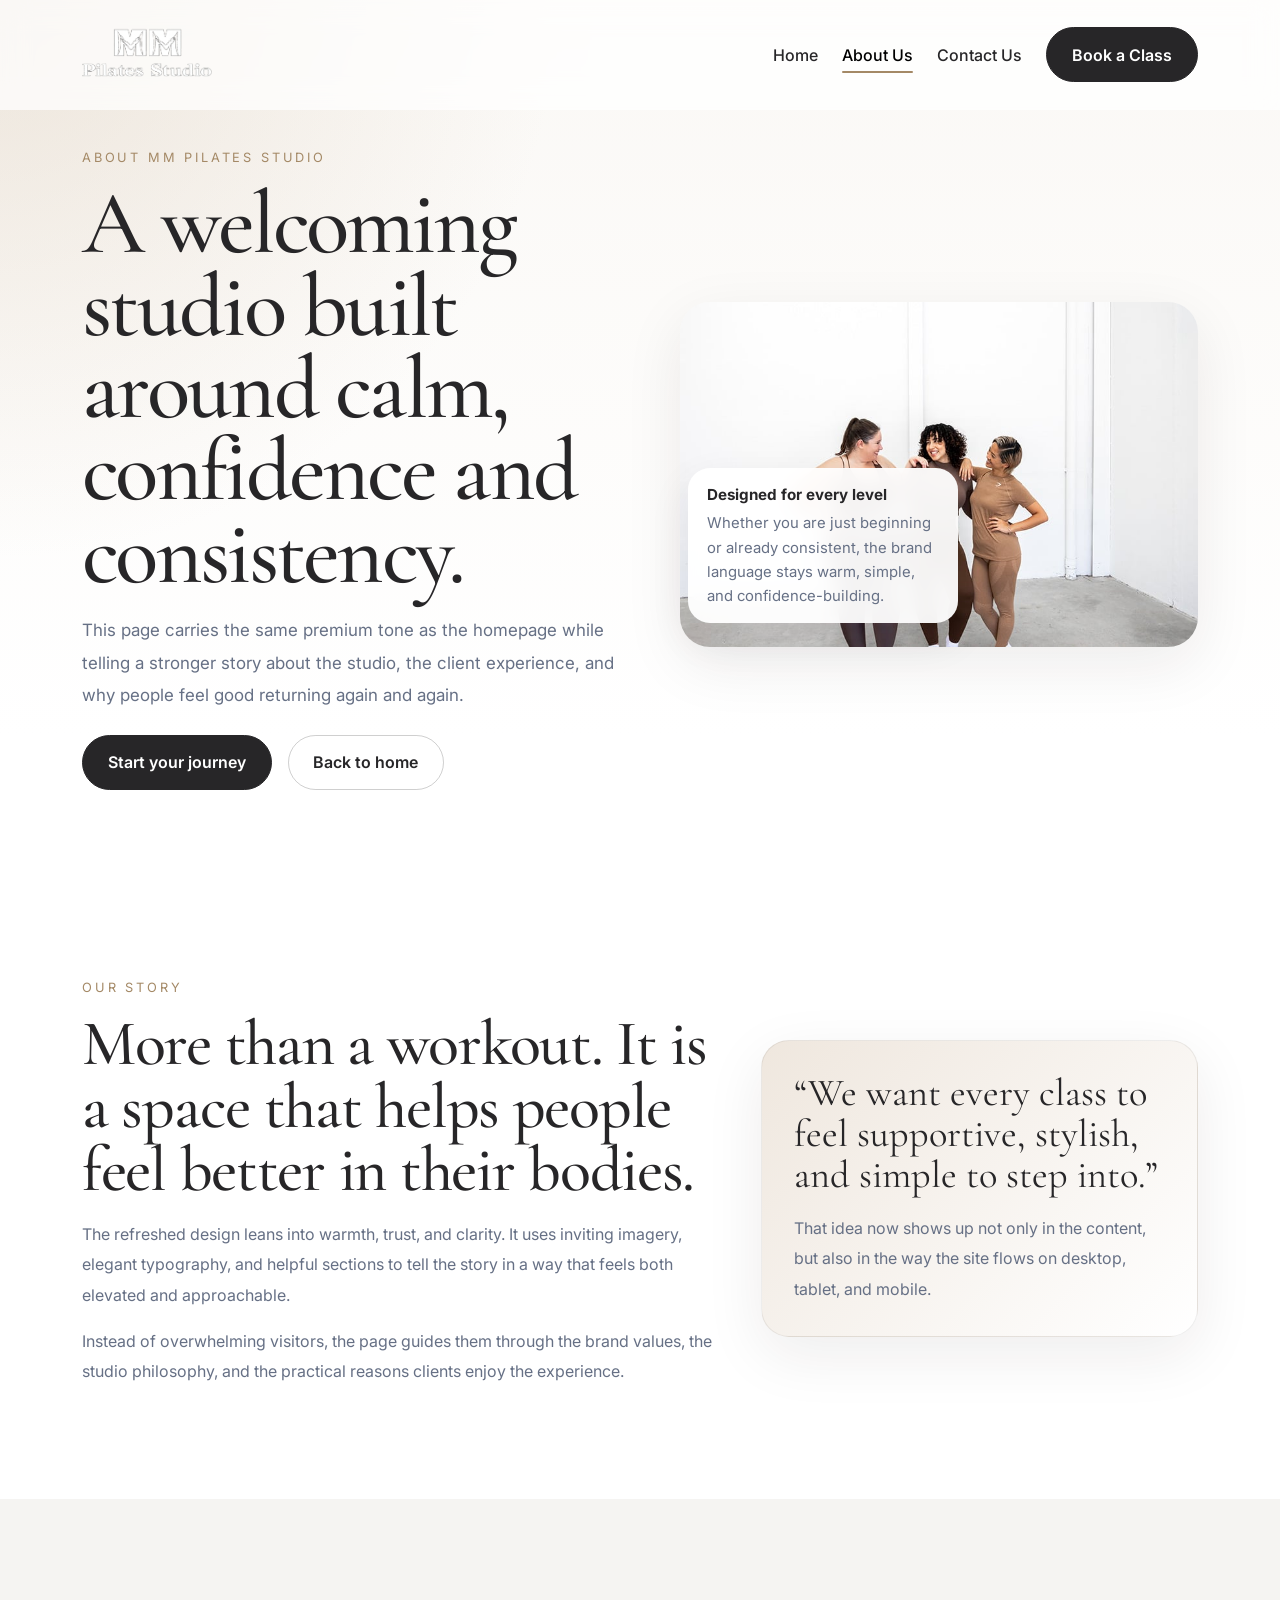
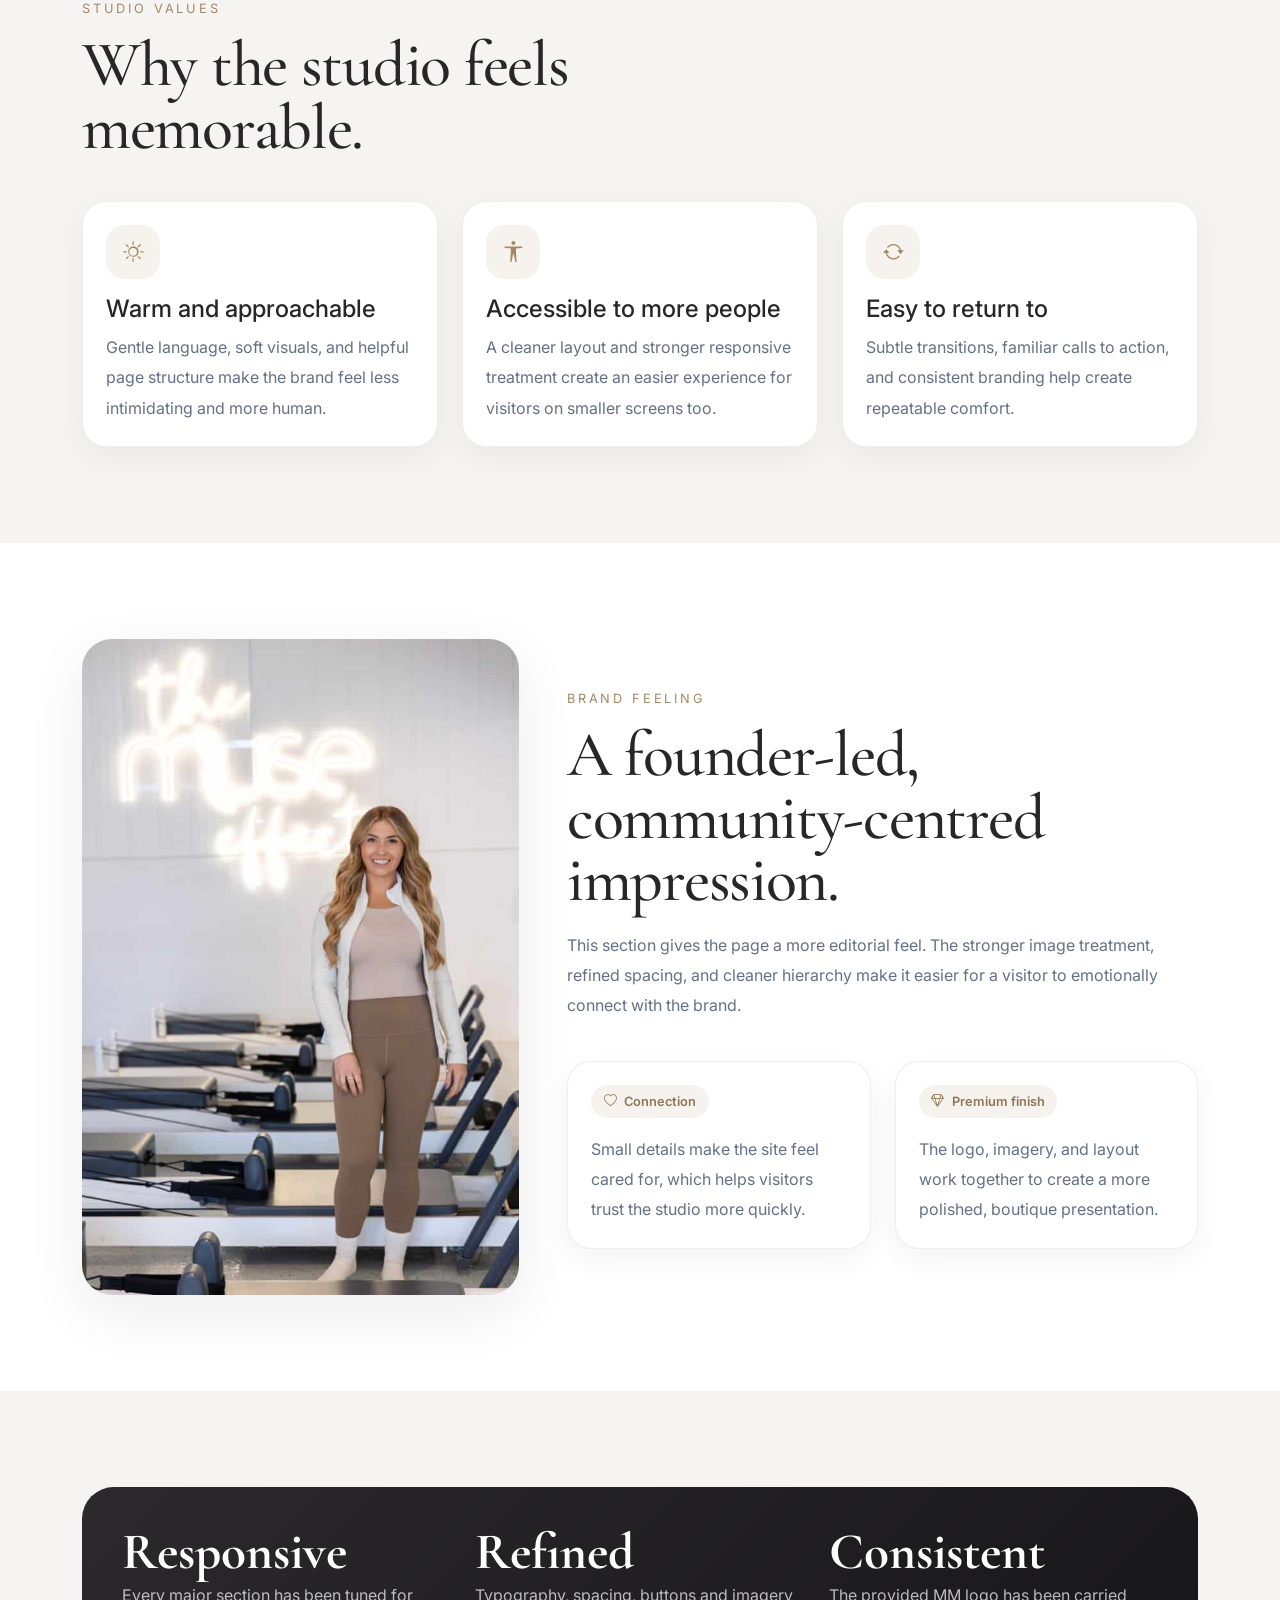
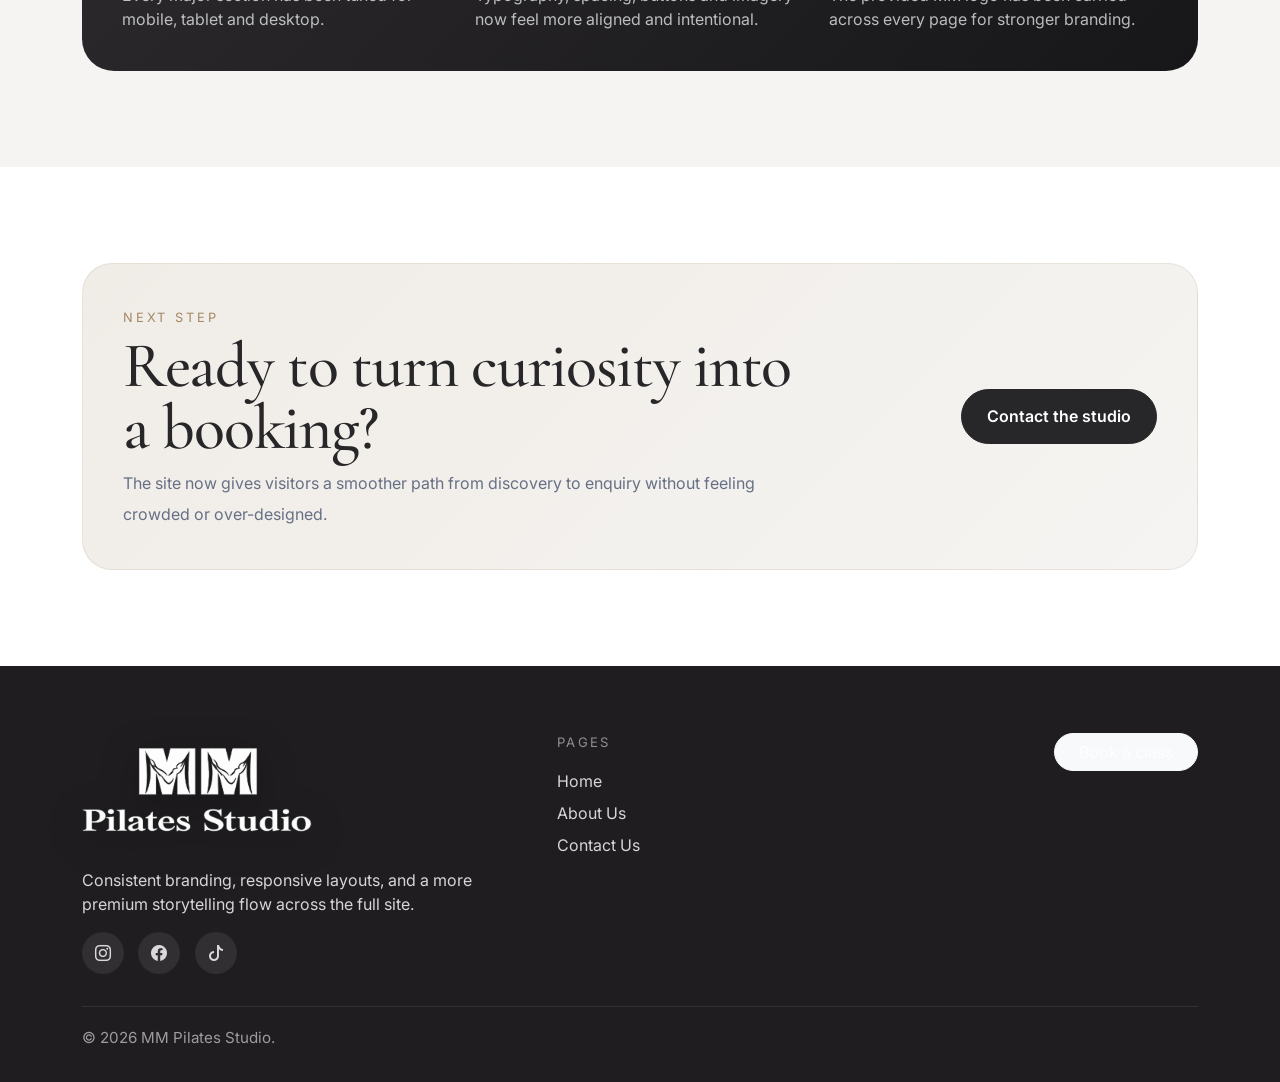
==== about.html @ 4898c8c8 "my first commit" ====
<!doctype html>
<html lang="en">
<head>
  <meta charset="utf-8">
  <meta name="viewport" content="width=device-width, initial-scale=1">
  <title>MM Pilates Studio - About Us</title>
  <meta name="description" content="Learn about MM Pilates Studio.">
  <link rel="preconnect" href="https://fonts.googleapis.com">
  <link rel="preconnect" href="https://fonts.gstatic.com" crossorigin>
  <link href="https://fonts.googleapis.com/css2?family=Cormorant+Garamond:wght@400;500;600;700&family=Inter:wght@400;500;600;700&display=swap" rel="stylesheet">
  <link rel="stylesheet" href="https://cdn.jsdelivr.net/npm/bootstrap@5.3.3/dist/css/bootstrap.min.css">
  <link rel="stylesheet" href="https://cdn.jsdelivr.net/npm/bootstrap-icons@1.11.3/font/bootstrap-icons.min.css">
  <link rel="stylesheet" href="css/style.css">
</head>
<body>
  <nav class="navbar navbar-expand-lg fixed-top">
    <div class="container py-2">
      <a class="navbar-brand" href="index.html" aria-label="MM Pilates Studio home">
        <img class="nav-logo" src="assets/images/mm-logo.png" alt="MM Pilates Studio logo">
      </a>
      <button class="navbar-toggler" type="button" data-bs-toggle="collapse" data-bs-target="#mainNav" aria-controls="mainNav" aria-expanded="false" aria-label="Toggle navigation">
        <span class="navbar-toggler-icon"></span>
      </button>
      <div class="collapse navbar-collapse" id="mainNav">
        <ul class="navbar-nav ms-auto align-items-lg-center gap-lg-2">
          <li class="nav-item"><a class="nav-link" href="index.html">Home</a></li>
          <li class="nav-item"><a class="nav-link active" href="about.html">About Us</a></li>
          <li class="nav-item"><a class="nav-link" href="contact.html">Contact Us</a></li>
          <li class="nav-item ms-lg-2"><a class="btn btn-muse" href="contact.html">Book a Class</a></li>
        </ul>
      </div>
    </div>
  </nav>

  <header class="page-hero">
    <div class="container">
      <div class="row align-items-center g-5">
        <div class="col-lg-6" data-reveal>
          <span class="eyebrow">About MM Pilates Studio</span>
          <h1>A welcoming studio built around calm, confidence and consistency.</h1>
          <p class="lead-text">This page carries the same premium tone as the homepage while telling a stronger story about the studio, the client experience, and why people feel good returning again and again.</p>
          <div class="d-flex flex-wrap gap-3 mt-4">
            <a class="btn btn-muse" href="contact.html">Start your journey</a>
            <a class="btn btn-muse-outline" href="index.html">Back to home</a>
          </div>
        </div>
        <div class="col-lg-6" data-reveal>
          <div class="hero-image-shell">
            <img class="page-hero-media w-100" src="assets/images/about-hero.jpg" alt="About MM Pilates Studio">
            <div class="hero-badge">
              <strong>Designed for every level</strong>
              <span>Whether you are just beginning or already consistent, the brand language stays warm, simple, and confidence-building.</span>
            </div>
          </div>
        </div>
      </div>
    </div>
  </header>

  <section class="section-pad">
    <div class="container">
      <div class="row g-5 align-items-center">
        <div class="col-lg-7" data-reveal>
          <span class="eyebrow">Our story</span>
          <h2 class="section-title">More than a workout. It is a space that helps people feel better in their bodies.</h2>
          <p class="copy-muted">The refreshed design leans into warmth, trust, and clarity. It uses inviting imagery, elegant typography, and helpful sections to tell the story in a way that feels both elevated and approachable.</p>
          <p class="copy-muted">Instead of overwhelming visitors, the page guides them through the brand values, the studio philosophy, and the practical reasons clients enjoy the experience.</p>
        </div>
        <div class="col-lg-5" data-reveal>
          <div class="quote-panel">
            <blockquote>“We want every class to feel supportive, stylish, and simple to step into.”</blockquote>
            <p class="copy-muted mb-0">That idea now shows up not only in the content, but also in the way the site flows on desktop, tablet, and mobile.</p>
          </div>
        </div>
      </div>
    </div>
  </section>

  <section class="section-pad section-soft">
    <div class="container">
      <div class="row mb-4">
        <div class="col-lg-7" data-reveal>
          <span class="eyebrow">Studio values</span>
          <h2 class="section-title">Why the studio feels memorable.</h2>
        </div>
      </div>
      <div class="row g-4">
        <div class="col-md-4" data-reveal>
          <article class="story-card h-100">
            <div class="content">
              <div class="icon"><i class="bi bi-sun"></i></div>
              <h3 class="h4">Warm and approachable</h3>
              <p class="copy-muted mb-0">Gentle language, soft visuals, and helpful page structure make the brand feel less intimidating and more human.</p>
            </div>
          </article>
        </div>
        <div class="col-md-4" data-reveal>
          <article class="story-card h-100">
            <div class="content">
              <div class="icon"><i class="bi bi-universal-access"></i></div>
              <h3 class="h4">Accessible to more people</h3>
              <p class="copy-muted mb-0">A cleaner layout and stronger responsive treatment create an easier experience for visitors on smaller screens too.</p>
            </div>
          </article>
        </div>
        <div class="col-md-4" data-reveal>
          <article class="story-card h-100">
            <div class="content">
              <div class="icon"><i class="bi bi-arrow-repeat"></i></div>
              <h3 class="h4">Easy to return to</h3>
              <p class="copy-muted mb-0">Subtle transitions, familiar calls to action, and consistent branding help create repeatable comfort.</p>
            </div>
          </article>
        </div>
      </div>
    </div>
  </section>

  <section class="section-pad">
    <div class="container">
      <div class="row g-5 align-items-center">
        <div class="col-lg-5" data-reveal>
          <img class="founder-image" src="assets/images/allana.jpg" alt="Instructor in the studio">
        </div>
        <div class="col-lg-7" data-reveal>
          <span class="eyebrow">Brand feeling</span>
          <h2 class="section-title">A founder-led, community-centred impression.</h2>
          <p class="copy-muted">This section gives the page a more editorial feel. The stronger image treatment, refined spacing, and cleaner hierarchy make it easier for a visitor to emotionally connect with the brand.</p>
          <div class="row g-4 mt-2">
            <div class="col-sm-6">
              <div class="story-card h-100">
                <div class="content">
                  <span class="tag"><i class="bi bi-heart"></i> Connection</span>
                  <p class="copy-muted mt-3 mb-0">Small details make the site feel cared for, which helps visitors trust the studio more quickly.</p>
                </div>
              </div>
            </div>
            <div class="col-sm-6">
              <div class="story-card h-100">
                <div class="content">
                  <span class="tag"><i class="bi bi-gem"></i> Premium finish</span>
                  <p class="copy-muted mt-3 mb-0">The logo, imagery, and layout work together to create a more polished, boutique presentation.</p>
                </div>
              </div>
            </div>
          </div>
        </div>
      </div>
    </div>
  </section>

  <section class="section-pad section-soft">
    <div class="container">
      <div class="stats-band" data-reveal>
        <div class="row g-4 text-center text-lg-start">
          <div class="col-md-4 stat-item">
            <strong>Responsive</strong>
            <span>Every major section has been tuned for mobile, tablet and desktop.</span>
          </div>
          <div class="col-md-4 stat-item">
            <strong>Refined</strong>
            <span>Typography, spacing, buttons and imagery now feel more aligned and intentional.</span>
          </div>
          <div class="col-md-4 stat-item">
            <strong>Consistent</strong>
            <span>The provided MM logo has been carried across every page for stronger branding.</span>
          </div>
        </div>
      </div>
    </div>
  </section>

  <section class="section-pad">
    <div class="container">
      <div class="cta-band" data-reveal>
        <div class="row align-items-center g-4">
          <div class="col-lg-8">
            <span class="eyebrow mb-2">Next step</span>
            <h2 class="section-title mb-2">Ready to turn curiosity into a booking?</h2>
            <p class="copy-muted mb-0">The site now gives visitors a smoother path from discovery to enquiry without feeling crowded or over-designed.</p>
          </div>
          <div class="col-lg-4 text-lg-end">
            <a class="btn btn-muse" href="contact.html">Contact the studio</a>
          </div>
        </div>
      </div>
    </div>
  </section>

  <footer class="footer">
    <div class="container">
      <div class="row g-4 align-items-start">
        <div class="col-lg-5">
          <img class="footer-logo mb-3" src="assets/images/mm-logo.png" alt="MM Pilates Studio logo">
          <p class="mb-3">Consistent branding, responsive layouts, and a more premium storytelling flow across the full site.</p>
          <div class="social-list">
            <a href="#" aria-label="Instagram"><i class="bi bi-instagram"></i></a>
            <a href="#" aria-label="Facebook"><i class="bi bi-facebook"></i></a>
            <a href="#" aria-label="TikTok"><i class="bi bi-tiktok"></i></a>
          </div>
        </div>
        <div class="col-sm-6 col-lg-2">
          <div class="footer-title mb-3">Pages</div>
          <div class="d-grid gap-2">
            <a href="index.html">Home</a>
            <a href="about.html">About Us</a>
            <a href="contact.html">Contact Us</a>
          </div>
        </div>
        <div class="col-lg-5 text-lg-end">
          <a class="btn btn-light rounded-pill px-4" href="contact.html">Book a class</a>
        </div>
      </div>
      <div class="copyright">© <span data-year></span> MM Pilates Studio.</div>
    </div>
  </footer>

  <button class="back-to-top" type="button" aria-label="Back to top">
    <i class="bi bi-arrow-up"></i>
  </button>

  <script src="https://cdn.jsdelivr.net/npm/bootstrap@5.3.3/dist/js/bootstrap.bundle.min.js"></script>
  <script src="js/main.js"></script>
</body>
</html>
---- css/style.css ----
:root {
  --muse-cream: #f5f4f2;
  --muse-soft: #ece8e1;
  --muse-card: #f0ede8;
  --muse-accent: #a48966;
  --muse-accent-deep: #8f7657;
  --muse-ink: #272628;
  --muse-copy: #667085;
  --muse-white: #ffffff;
  --muse-border: rgba(39, 38, 40, 0.08);
  --muse-shadow: 0 18px 60px rgba(34, 30, 28, 0.08);
  --radius-lg: 30px;
  --radius-md: 22px;
  --radius-sm: 14px;
  --transition: all 0.35s ease;
}

html { scroll-behavior: smooth; }
body {
  font-family: "Inter", sans-serif;
  color: var(--muse-ink);
  background: var(--muse-white);
  overflow-x: hidden;
}

a { text-decoration: none; }
img { display: block; max-width: 100%; }

body::selection {
  background: rgba(164, 137, 102, 0.18);
}

.section-pad { padding: 6rem 0; }
.section-soft { background: var(--muse-cream); }
.section-title {
  font-family: "Cormorant Garamond", serif;
  font-size: clamp(2.5rem, 5vw, 4.4rem);
  line-height: 0.98;
  letter-spacing: -0.02em;
  margin-bottom: 1.1rem;
}
.eyebrow {
  display: inline-block;
  text-transform: uppercase;
  letter-spacing: 0.22em;
  font-size: 0.8rem;
  color: var(--muse-accent);
  margin-bottom: 1rem;
}
.copy-muted,
.lead-text {
  color: var(--muse-copy);
  line-height: 1.9;
}
.lead-text { font-size: 1.06rem; }

.btn-muse,
.btn-muse-outline,
.btn-square {
  display: inline-flex;
  align-items: center;
  justify-content: center;
  gap: 0.55rem;
  transition: var(--transition);
}

.btn-muse {
  color: var(--muse-white);
  background: var(--muse-ink);
  border: 1px solid var(--muse-ink);
  border-radius: 999px;
  padding: 0.9rem 1.55rem;
  font-weight: 600;
}
.btn-muse:hover {
  color: var(--muse-white);
  transform: translateY(-2px);
  box-shadow: 0 12px 28px rgba(39, 38, 40, 0.16);
}
.btn-muse-outline {
  color: var(--muse-ink);
  background: transparent;
  border: 1px solid rgba(39, 38, 40, 0.22);
  border-radius: 999px;
  padding: 0.9rem 1.55rem;
  font-weight: 600;
}
.btn-muse-outline:hover {
  color: var(--muse-white);
  background: var(--muse-ink);
  border-color: var(--muse-ink);
}
.btn-square {
  border-radius: 4px;
  background: #2c2c2f;
  color: var(--muse-white);
  padding: 1.15rem 2rem;
  font-weight: 600;
  letter-spacing: 0.08em;
  text-transform: uppercase;
}
.btn-square:hover { color: var(--muse-white); transform: translateY(-2px); }

.navbar {
  background: rgba(255, 255, 255, 0.72);
  backdrop-filter: blur(14px);
  border-bottom: 1px solid transparent;
  transition: var(--transition);
}
.navbar.scrolled {
  background: rgba(255, 255, 255, 0.94);
  border-color: var(--muse-border);
  box-shadow: 0 8px 30px rgba(37, 33, 31, 0.07);
}
.navbar-brand {
  display: flex;
  align-items: center;
  gap: 0.8rem;
}
.nav-logo {
  width: 130px;
  height: auto;
}
.brand-text {
  font-family: "Cormorant Garamond", serif;
  font-size: 1.25rem;
  color: var(--muse-ink);
}
.navbar-toggler {
  border: 1px solid rgba(39, 38, 40, 0.15);
  border-radius: 999px;
  padding: 0.45rem 0.8rem;
}
.navbar-toggler:focus { box-shadow: none; }
.navbar-toggler-icon {
  background-image: url("data:image/svg+xml,%3csvg xmlns='http://www.w3.org/2000/svg' viewBox='0 0 30 30'%3e%3cpath stroke='rgba%2839,38,40,0.85%29' stroke-linecap='round' stroke-miterlimit='10' stroke-width='2' d='M4 7h22M4 15h22M4 23h22'/%3e%3c/svg%3e");
}
.nav-link {
  color: var(--muse-ink);
  font-weight: 500;
  position: relative;
}
.nav-link::after {
  content: "";
  position: absolute;
  left: 0.5rem;
  right: 0.5rem;
  bottom: 0.1rem;
  height: 2px;
  border-radius: 999px;
  background: var(--muse-accent);
  transform: scaleX(0);
  transform-origin: center;
  transition: var(--transition);
}
.nav-link.active::after,
.nav-link:hover::after { transform: scaleX(1); }

.hero,
.page-hero {
  position: relative;
  padding: 9rem 0 5.5rem;
  background:
    radial-gradient(circle at top left, rgba(221, 206, 187, 0.45), transparent 36%),
    linear-gradient(180deg, #faf8f5 0%, #ffffff 84%);
}
.hero-copy h1,
.page-hero h1 {
  font-family: "Cormorant Garamond", serif;
  font-size: clamp(3.4rem, 7vw, 6.2rem);
  line-height: 0.92;
  letter-spacing: -0.03em;
  margin-bottom: 1.2rem;
}
.hero-art,
.page-hero-media,
.image-card,
.feature-media,
.founder-image,
.card-media {
  border-radius: var(--radius-lg);
  box-shadow: var(--muse-shadow);
  object-fit: cover;
}
.hero-image-shell {
  position: relative;
  padding: 1rem 0 0 1rem;
}
.hero-image-shell::before {
  content: "";
  position: absolute;
  inset: 5% -2% -5% 10%;
  border-radius: var(--radius-lg);
  /* background: linear-gradient(135deg, rgba(164, 137, 102, 0.16), rgba(245, 244, 242, 0.8)); */
}
.hero-badge {
  position: absolute;
  left: 1.5rem;
  bottom: 1.5rem;
  z-index: 2;
  max-width: 270px;
  background: rgba(255,255,255,0.94);
  backdrop-filter: blur(10px);
  border-radius: 22px;
  padding: 1rem 1.2rem;
  box-shadow: 0 16px 40px rgba(39, 38, 40, 0.09);
}
.hero-badge strong {
  display: block;
  font-size: 0.95rem;
  margin-bottom: 0.2rem;
}
.hero-badge span { color: var(--muse-copy); font-size: 0.93rem; }

.quick-grid {
  margin-top: -1.7rem;
  position: relative;
  z-index: 3;
}
.quick-card {
  background: var(--muse-white);
  border: 1px solid var(--muse-border);
  border-radius: 24px;
  padding: 1.4rem;
  box-shadow: 0 12px 36px rgba(39, 38, 40, 0.06);
  height: 100%;
}
.quick-card .icon {
  width: 52px;
  height: 52px;
  border-radius: 16px;
  display: grid;
  place-items: center;
  background: rgba(164, 137, 102, 0.1);
  color: var(--muse-accent);
  font-size: 1.35rem;
  margin-bottom: 1rem;
}
.quick-card h3 { font-size: 1.1rem; margin-bottom: 0.5rem; }

.booking-section {
  background: #f5f4f2;
  border-top: 1px solid rgba(39, 38, 40, 0.05);
  border-bottom: 1px solid rgba(39, 38, 40, 0.05);
}
.booking-copy {
  padding-right: 2rem;
}
.booking-copy .section-title {
  font-size: clamp(3rem, 5vw, 4.8rem);
  font-weight: 500;
}
.booking-copy .section-title em {
  color: var(--muse-accent-deep);
  font-style: italic;
  font-weight: 400;
}
.booking-card {
  background: #f6f4f0;
  border: 1px solid rgba(39, 38, 40, 0.1);
  border-radius: 6px;
  overflow: hidden;
  box-shadow: 0 12px 30px rgba(35, 31, 29, 0.06);
}
.booking-card-header {
  background: #2f2d2f;
  color: var(--muse-white);
  padding: 1.75rem 2rem;
  display: flex;
  align-items: center;
  justify-content: space-between;
  gap: 1rem;
}
.booking-card-header h3 {
  margin: 0;
  font-family: "Cormorant Garamond", serif;
  font-size: 2rem;
  font-weight: 500;
}
.booking-live {
  color: #b89f7b;
  letter-spacing: 0.16em;
  text-transform: uppercase;
  font-size: 0.88rem;
}
.booking-row {
  display: grid;
  grid-template-columns: 130px 1fr auto;
  gap: 1.5rem;
  align-items: center;
  padding: 1.7rem 2rem;
  border-top: 1px solid rgba(39, 38, 40, 0.09);
  transition: var(--transition);
}
.booking-row:hover {
  background: rgba(255,255,255,0.55);
}
.booking-time {
  font-size: 1.05rem;
  font-weight: 600;
  color: #14203a;
}
.booking-class h4 {
  font-size: 1.05rem;
  margin: 0 0 0.35rem;
  color: #111827;
}
.booking-class p {
  margin: 0;
  color: #8891a0;
}
.booking-pill {
  background: #ece7df;
  color: var(--muse-accent-deep);
  border-radius: 4px;
  padding: 0.72rem 1rem;
  min-width: 118px;
  text-align: center;
  font-weight: 500;
}
.booking-card-footer {
  background: #ece8e3;
  text-align: center;
  padding: 1.4rem;
  color: #7e8898;
}

.panel,
.studio-card,
.feature-card,
.contact-card,
.story-card,
.testimonial-card,
.faq-panel {
  background: var(--muse-white);
  border-radius: 24px;
  border: 1px solid var(--muse-border);
  box-shadow: 0 10px 30px rgba(37, 28, 23, 0.05);
}
.studio-card,
.feature-card,
.contact-card,
.story-card,
.testimonial-card { height: 100%; overflow: hidden; }
.studio-card .content,
.feature-card .content,
.contact-card .content,
.story-card .content,
.testimonial-card .content { padding: 1.45rem; }
.card-media {
  width: 100%;
  height: 320px;
}
.feature-card:hover,
.studio-card:hover,
.contact-card:hover,
.story-card:hover,
.testimonial-card:hover {
  transform: translateY(-6px);
  transition: var(--transition);
}
.tag,
.meta-pill {
  display: inline-flex;
  align-items: center;
  gap: 0.45rem;
  padding: 0.42rem 0.8rem;
  border-radius: 999px;
  background: rgba(164, 137, 102, 0.1);
  color: var(--muse-accent-deep);
  font-size: 0.8rem;
  font-weight: 600;
}
.stats-band {
  background: linear-gradient(135deg, #2b292c, #171618);
  color: var(--muse-white);
  border-radius: 32px;
  padding: 2.5rem;
}
.stat-item strong {
  display: block;
  font-size: clamp(2rem, 4vw, 3.2rem);
  font-family: "Cormorant Garamond", serif;
  line-height: 1;
  margin-bottom: 0.3rem;
}
.stat-item span { color: rgba(255,255,255,0.7); }

.quote-panel {
  background: linear-gradient(135deg, #efe7de, #ffffff);
  border: 1px solid var(--muse-border);
  border-radius: 28px;
  padding: 2rem;
  box-shadow: var(--muse-shadow);
}
.quote-panel blockquote {
  font-family: "Cormorant Garamond", serif;
  font-size: clamp(1.9rem, 3vw, 2.8rem);
  line-height: 1.08;
  margin-bottom: 1rem;
}
.founder-image {
  width: 100%;
  min-height: 560px;
}
.story-card .icon,
.contact-card .icon {
  width: 54px;
  height: 54px;
  border-radius: 18px;
  display: grid;
  place-items: center;
  background: rgba(164, 137, 102, 0.1);
  color: var(--muse-accent);
  font-size: 1.3rem;
  margin-bottom: 1rem;
}

.form-shell {
  background: var(--muse-white);
  border-radius: 28px;
  border: 1px solid var(--muse-border);
  box-shadow: var(--muse-shadow);
  padding: 1.8rem;
}
.form-control,
.form-select {
  border-radius: 16px;
  padding: 0.95rem 1rem;
  border: 1px solid rgba(39, 38, 40, 0.12);
}
.form-control:focus,
.form-select:focus {
  box-shadow: 0 0 0 0.25rem rgba(164, 137, 102, 0.18);
  border-color: rgba(164, 137, 102, 0.5);
}
.accordion-item {
  border: 1px solid var(--muse-border);
  border-radius: 18px !important;
  overflow: hidden;
  margin-bottom: 1rem;
}
.accordion-button {
  font-weight: 600;
  box-shadow: none !important;
}
.accordion-button:not(.collapsed) {
  background: rgba(164, 137, 102, 0.08);
  color: var(--muse-ink);
}

.cta-band {
  background: linear-gradient(135deg, rgba(164, 137, 102, 0.16), rgba(245, 244, 242, 1));
  border: 1px solid rgba(164, 137, 102, 0.15);
  border-radius: 30px;
  padding: 2.5rem;
}

.footer {
  background: #1f1d20;
  color: rgba(255,255,255,0.82);
  padding: 4.2rem 0 2rem;
}
.footer-logo {
  max-width: 230px;
  filter: drop-shadow(0 8px 18px rgba(0,0,0,0.28));
}
.footer a { color: rgba(255,255,255,0.82); }
.footer a:hover { color: var(--muse-white); }
.footer-title {
  color: rgba(255,255,255,0.5);
  letter-spacing: 0.18em;
  text-transform: uppercase;
  font-size: 0.82rem;
}
.copyright {
  border-top: 1px solid rgba(255,255,255,0.08);
  margin-top: 2rem;
  padding-top: 1.25rem;
  font-size: 0.95rem;
  color: rgba(255,255,255,0.56);
}

.social-list {
  display: flex;
  gap: 0.9rem;
}
.social-list a {
  width: 42px;
  height: 42px;
  display: grid;
  place-items: center;
  border-radius: 50%;
  background: rgba(255,255,255,0.08);
  transition: var(--transition);
}
.social-list a:hover { transform: translateY(-3px); background: rgba(255,255,255,0.14); }

.back-to-top {
  position: fixed;
  right: 1.25rem;
  bottom: 1.25rem;
  width: 48px;
  height: 48px;
  border: 0;
  border-radius: 50%;
  background: var(--muse-ink);
  color: #fff;
  box-shadow: 0 12px 24px rgba(24, 23, 24, 0.18);
  opacity: 0;
  visibility: hidden;
  transform: translateY(12px);
  transition: var(--transition);
  z-index: 1080;
}
.back-to-top.show {
  opacity: 1;
  visibility: visible;
  transform: translateY(0);
}

[data-reveal] {
  opacity: 0;
  transform: translateY(24px);
  transition: opacity 0.8s ease, transform 0.8s ease;
}
[data-reveal].revealed {
  opacity: 1;
  transform: translateY(0);
}

@media (max-width: 1199.98px) {
  .booking-row {
    grid-template-columns: 105px 1fr auto;
    padding: 1.4rem 1.4rem;
  }
}

@media (max-width: 991.98px) {
  .section-pad { padding: 4.5rem 0; }
  .navbar-collapse {
    background: rgba(255,255,255,0.96);
    border: 1px solid var(--muse-border);
    border-radius: 22px;
    padding: 1rem;
    margin-top: 1rem;
    box-shadow: var(--muse-shadow);
  }
  .booking-copy {
    padding-right: 0;
    margin-bottom: 2rem;
  }
  .booking-row {
    grid-template-columns: 1fr;
    gap: 0.55rem;
  }
  .booking-pill { justify-self: start; }
  .hero-badge { position: static; margin-top: 1rem; max-width: none; }
}

@media (max-width: 767.98px) {
  .nav-logo { width: 108px; }
  .hero,
  .page-hero { padding-top: 8rem; }
  .section-title,
  .booking-copy .section-title { line-height: 1.02; }
  .hero-copy h1,
  .page-hero h1 { font-size: clamp(2.9rem, 10vw, 4.4rem); }
  .card-media { height: 260px; }
  .founder-image { min-height: 420px; }
  .booking-card-header { padding: 1.25rem 1.25rem; align-items: flex-start; }
  .booking-card-header h3 { font-size: 1.7rem; }
  .booking-card-footer { font-size: 0.95rem; }
  .stats-band,
  .cta-band { padding: 1.6rem; }
}

@media (prefers-reduced-motion: reduce) {
  *,
  *::before,
  *::after {
    animation-duration: 0.01ms !important;
    animation-iteration-count: 1 !important;
    transition-duration: 0.01ms !important;
    scroll-behavior: auto !important;
  }
}
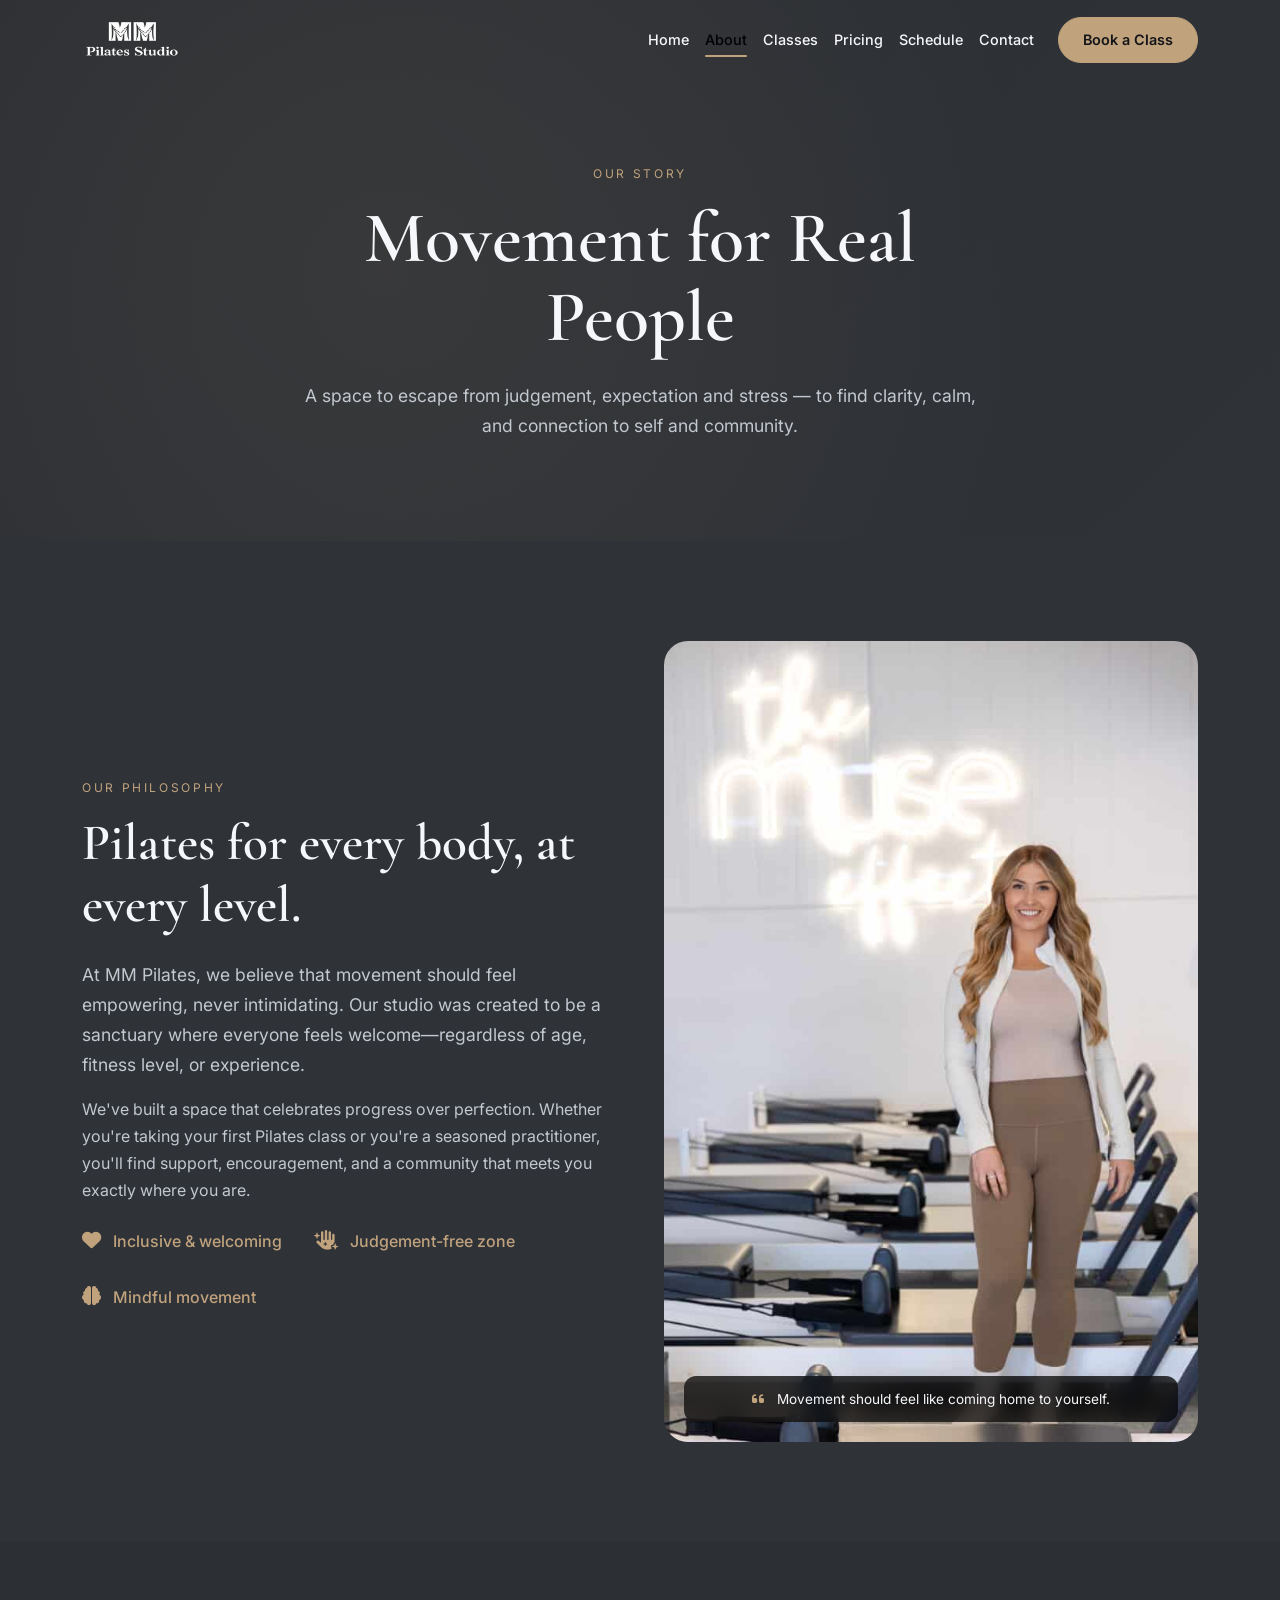
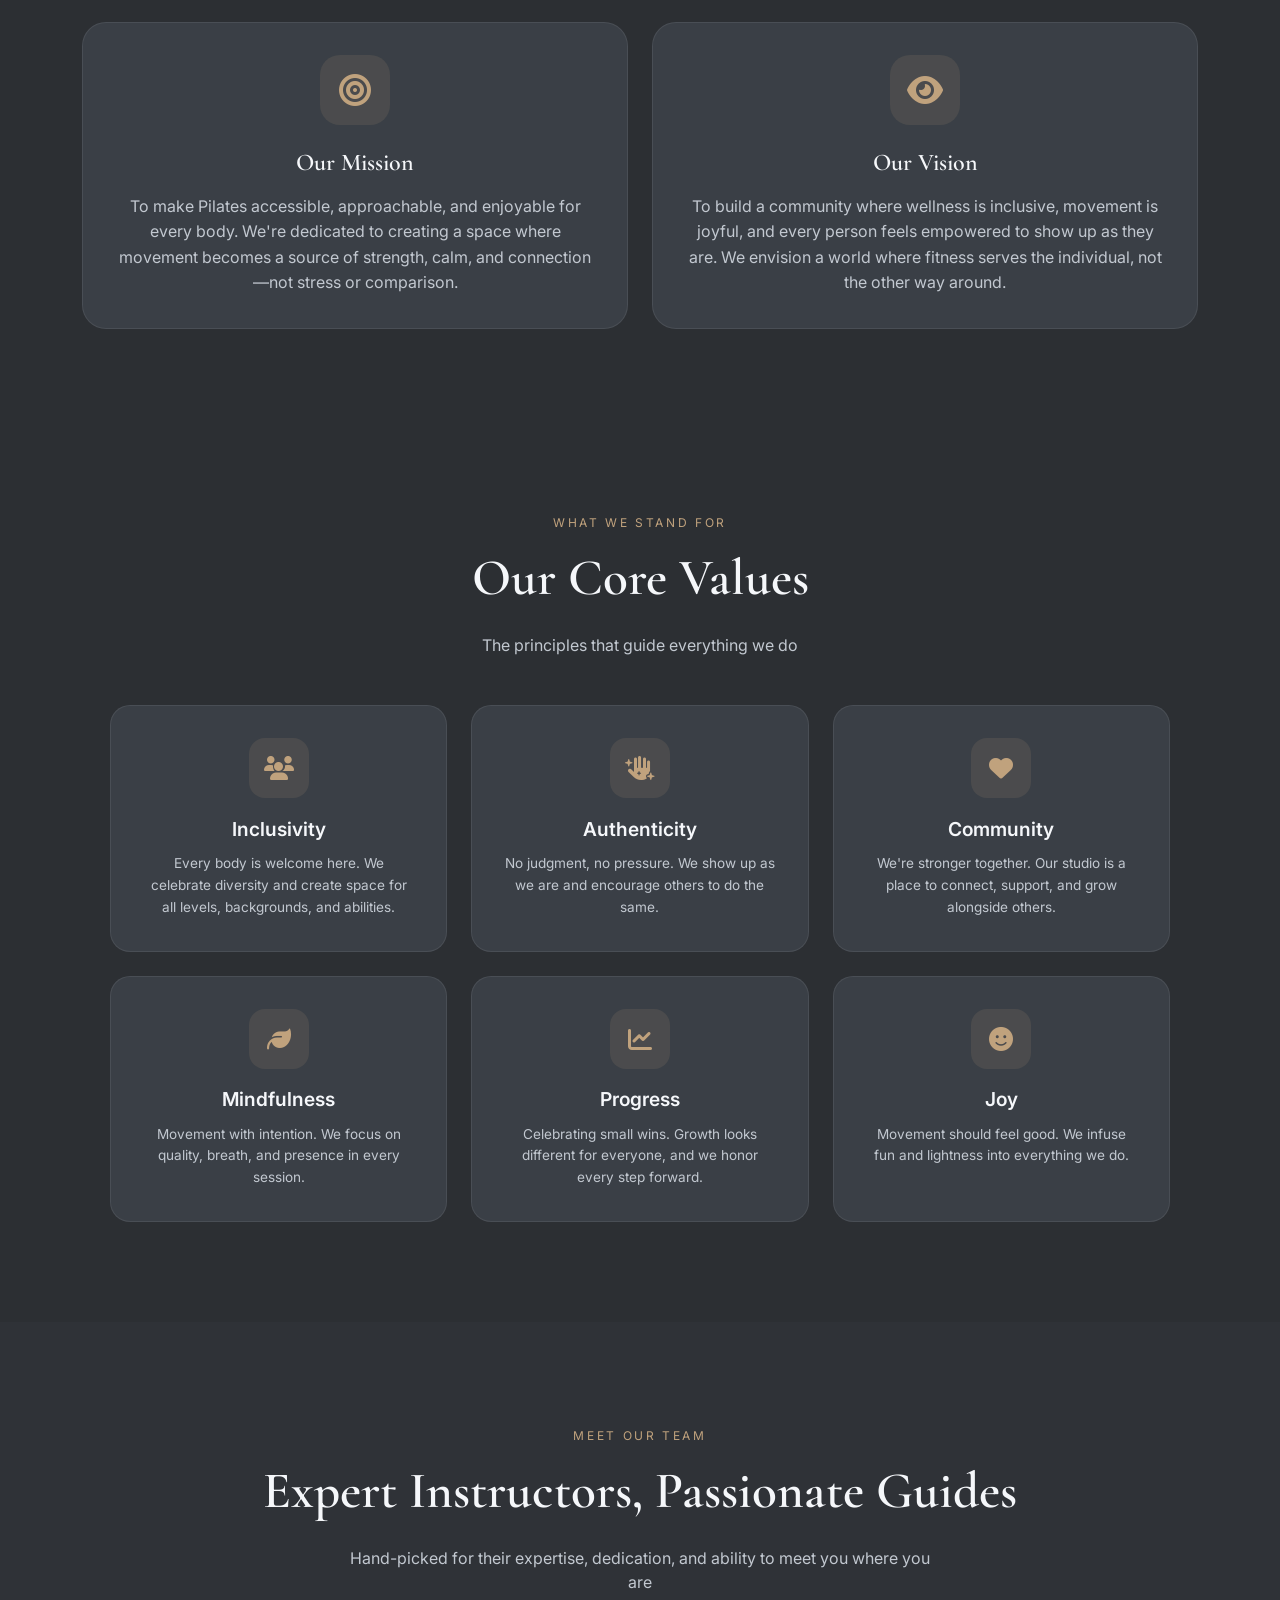
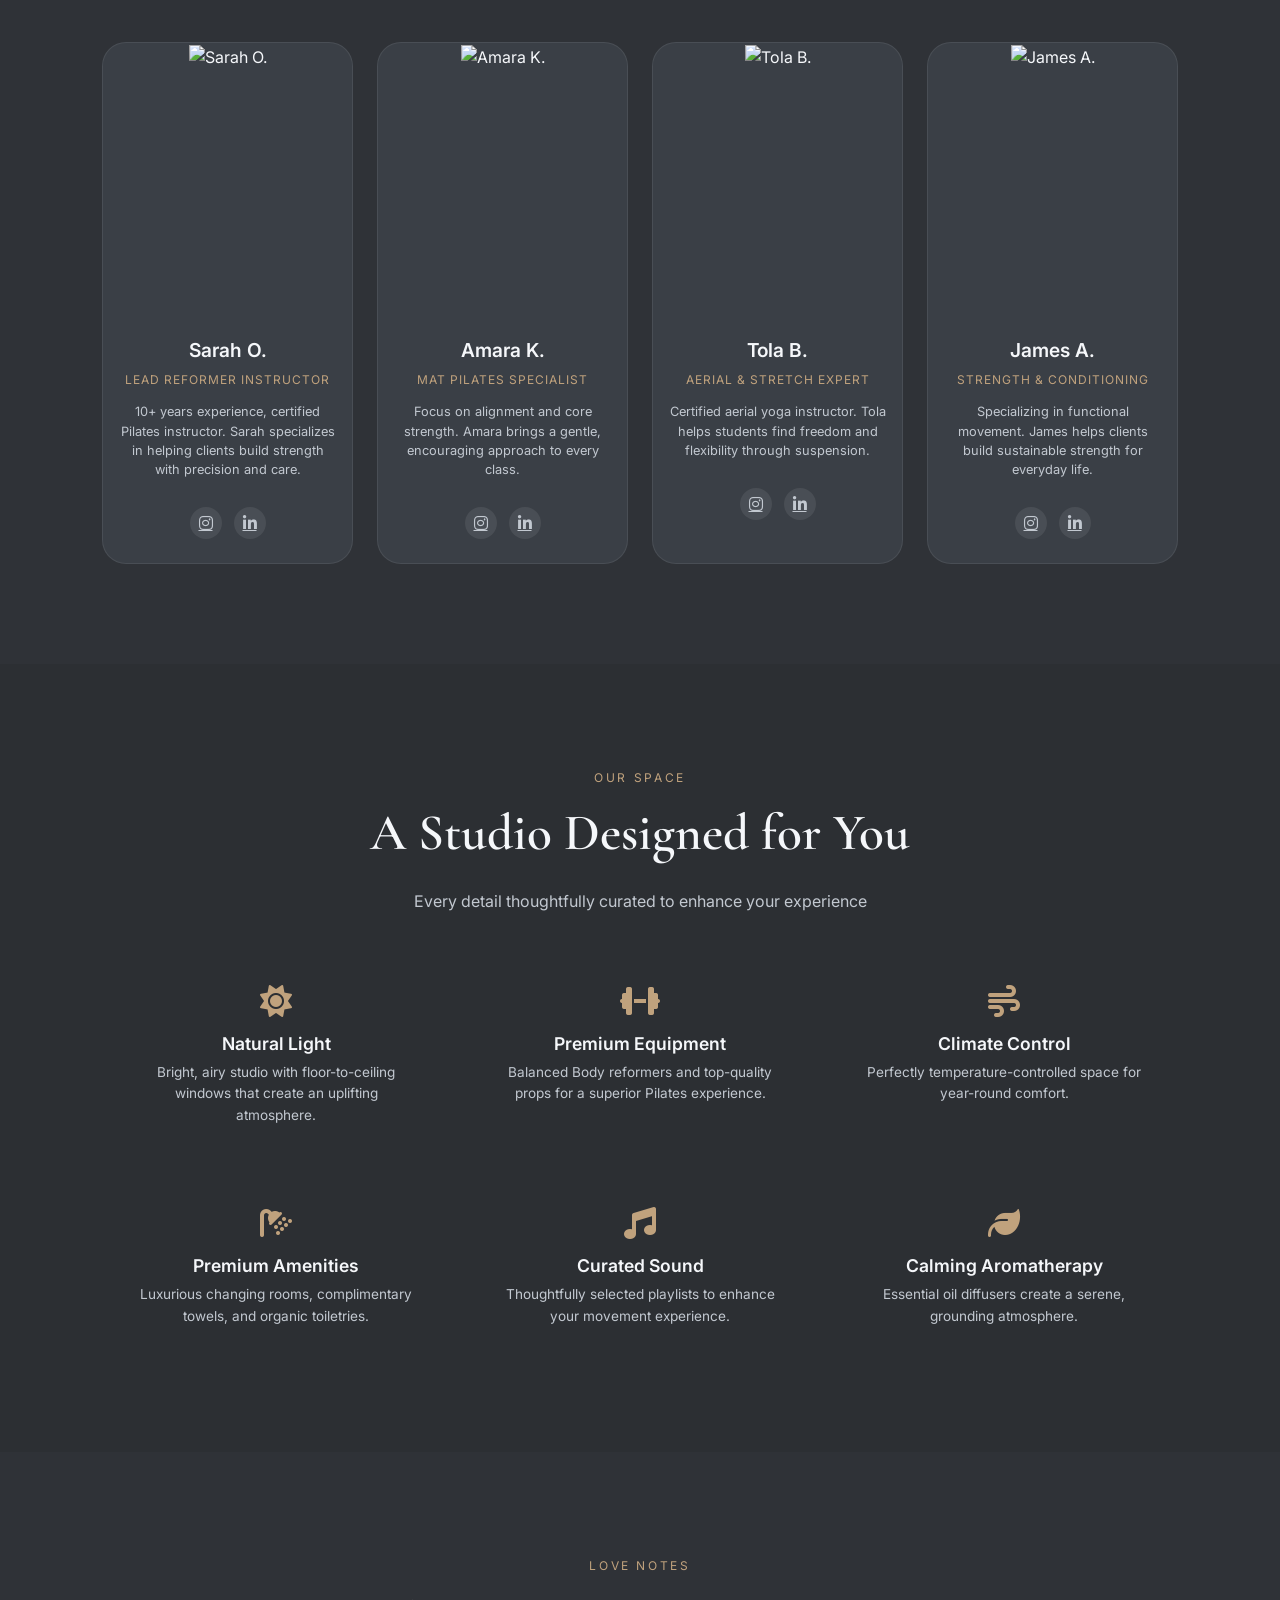
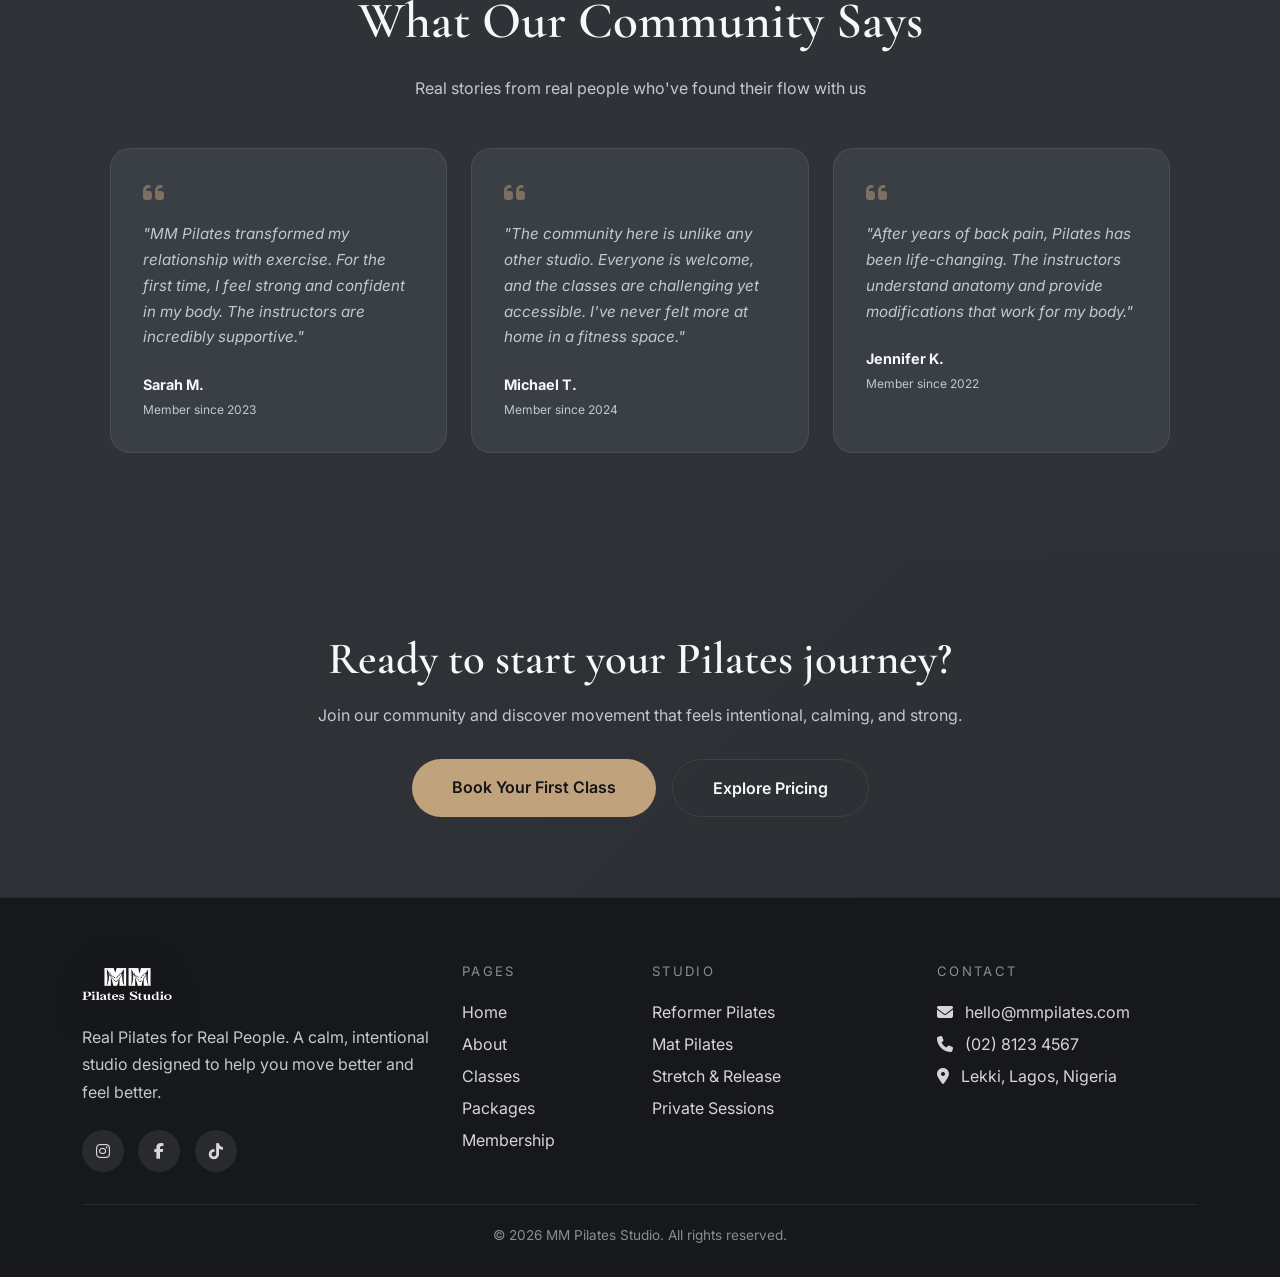
==== commit 5466bb6c: "other pages creation" ====
--- a/about.html
+++ b/about.html
@@ -1,225 +1,506 @@
-<!doctype html>
+<!DOCTYPE html>
 <html lang="en">
 <head>
-  <meta charset="utf-8">
-  <meta name="viewport" content="width=device-width, initial-scale=1">
-  <title>MM Pilates Studio - About Us</title>
-  <meta name="description" content="Learn about MM Pilates Studio.">
+  <meta charset="UTF-8">
+  <meta name="viewport" content="width=device-width, initial-scale=1.0">
+  <title>MM Pilates | About Us - Our Story & Philosophy</title>
+  <meta name="description" content="Learn about MM Pilates Studio - our story, philosophy, and commitment to making Pilates accessible for every body. Meet our expert instructors and discover our inclusive approach.">
+  
+  <link rel="icon" type="image/png" href="assets/images/logo.png">
+  
+  <!-- Fonts -->
   <link rel="preconnect" href="https://fonts.googleapis.com">
   <link rel="preconnect" href="https://fonts.gstatic.com" crossorigin>
-  <link href="https://fonts.googleapis.com/css2?family=Cormorant+Garamond:wght@400;500;600;700&family=Inter:wght@400;500;600;700&display=swap" rel="stylesheet">
-  <link rel="stylesheet" href="https://cdn.jsdelivr.net/npm/bootstrap@5.3.3/dist/css/bootstrap.min.css">
-  <link rel="stylesheet" href="https://cdn.jsdelivr.net/npm/bootstrap-icons@1.11.3/font/bootstrap-icons.min.css">
-  <link rel="stylesheet" href="css/style.css">
+  <link href="https://fonts.googleapis.com/css2?family=Inter:wght@300;400;500;600;700;800&family=Cormorant+Garamond:wght@400;500;600;700&display=swap" rel="stylesheet">
+  
+  <!-- Bootstrap CSS -->
+  <link href="https://cdn.jsdelivr.net/npm/bootstrap@5.3.0/dist/css/bootstrap.min.css" rel="stylesheet">
+  
+  <!-- Font Awesome -->
+  <link rel="stylesheet" href="https://cdnjs.cloudflare.com/ajax/libs/font-awesome/6.4.0/css/all.min.css">
+  
+  <!-- AOS Animation -->
+  <link href="https://unpkg.com/aos@2.3.1/dist/aos.css" rel="stylesheet">
+  
+  <!-- About Page CSS -->
+  <link rel="stylesheet" href="css/about.css">
 </head>
 <body>
-  <nav class="navbar navbar-expand-lg fixed-top">
-    <div class="container py-2">
-      <a class="navbar-brand" href="index.html" aria-label="MM Pilates Studio home">
-        <img class="nav-logo" src="assets/images/mm-logo.png" alt="MM Pilates Studio logo">
+
+  <!-- Navigation -->
+  <nav class="navbar navbar-expand-lg">
+    <div class="container">
+      <a class="navbar-brand" href="index.html">
+        <img src="assets/images/mm-logo.png" alt="MM Pilates Logo" class="nav-logo">
       </a>
-      <button class="navbar-toggler" type="button" data-bs-toggle="collapse" data-bs-target="#mainNav" aria-controls="mainNav" aria-expanded="false" aria-label="Toggle navigation">
+      <button class="navbar-toggler" type="button" data-bs-toggle="collapse" data-bs-target="#navbarNav">
         <span class="navbar-toggler-icon"></span>
       </button>
-      <div class="collapse navbar-collapse" id="mainNav">
-        <ul class="navbar-nav ms-auto align-items-lg-center gap-lg-2">
+      <div class="collapse navbar-collapse" id="navbarNav">
+        <ul class="navbar-nav ms-auto align-items-lg-center">
           <li class="nav-item"><a class="nav-link" href="index.html">Home</a></li>
-          <li class="nav-item"><a class="nav-link active" href="about.html">About Us</a></li>
-          <li class="nav-item"><a class="nav-link" href="contact.html">Contact Us</a></li>
-          <li class="nav-item ms-lg-2"><a class="btn btn-muse" href="contact.html">Book a Class</a></li>
+          <li class="nav-item"><a class="nav-link active" href="about.html">About</a></li>
+          <li class="nav-item"><a class="nav-link" href="index.html#classes">Classes</a></li>
+          <li class="nav-item dropdown">
+            <a class="nav-link dropdown-toggle" href="#" role="button" data-bs-toggle="dropdown">
+              Pricing
+            </a>
+            <ul class="dropdown-menu dropdown-menu-dark">
+              <li><a class="dropdown-item" href="packages.html">Packages</a></li>
+              <li><a class="dropdown-item" href="membership.html">Membership</a></li>
+            </ul>
+          </li>
+          <li class="nav-item"><a class="nav-link" href="index.html#schedule">Schedule</a></li>
+          <li class="nav-item"><a class="nav-link" href="contact.html">Contact</a></li>
+          <li class="nav-item ms-lg-3 mt-3 mt-lg-0">
+            <a class="btn-muse" href="index.html#schedule">Book a Class</a>
+          </li>
         </ul>
       </div>
     </div>
   </nav>
 
-  <header class="page-hero">
+  <!-- Hero Section -->
+  <section class="about-hero">
+    <div class="container">
+      <div class="row justify-content-center text-center">
+        <div class="col-lg-8" data-aos="fade-up">
+          <span class="eyebrow">OUR STORY</span>
+          <h1 class="hero-title">Movement for Real People</h1>
+          <p class="hero-description">
+            A space to escape from judgement, expectation and stress — to find clarity, calm, and connection to self and community.
+          </p>
+        </div>
+      </div>
+    </div>
+  </section>
+
+  <!-- Philosophy Section -->
+  <section class="philosophy-section">
     <div class="container">
       <div class="row align-items-center g-5">
-        <div class="col-lg-6" data-reveal>
-          <span class="eyebrow">About MM Pilates Studio</span>
-          <h1>A welcoming studio built around calm, confidence and consistency.</h1>
-          <p class="lead-text">This page carries the same premium tone as the homepage while telling a stronger story about the studio, the client experience, and why people feel good returning again and again.</p>
-          <div class="d-flex flex-wrap gap-3 mt-4">
-            <a class="btn btn-muse" href="contact.html">Start your journey</a>
-            <a class="btn btn-muse-outline" href="index.html">Back to home</a>
-          </div>
-        </div>
-        <div class="col-lg-6" data-reveal>
-          <div class="hero-image-shell">
-            <img class="page-hero-media w-100" src="assets/images/about-hero.jpg" alt="About MM Pilates Studio">
-            <div class="hero-badge">
-              <strong>Designed for every level</strong>
-              <span>Whether you are just beginning or already consistent, the brand language stays warm, simple, and confidence-building.</span>
+        <div class="col-lg-6" data-aos="fade-right">
+          <span class="eyebrow">OUR PHILOSOPHY</span>
+          <h2 class="section-title">Pilates for every body, at every level.</h2>
+          <p class="lead-text">
+            At MM Pilates, we believe that movement should feel empowering, never intimidating. Our studio was created to be a sanctuary where everyone feels welcome—regardless of age, fitness level, or experience.
+          </p>
+          <p class="copy-muted">
+            We've built a space that celebrates progress over perfection. Whether you're taking your first Pilates class or you're a seasoned practitioner, you'll find support, encouragement, and a community that meets you exactly where you are.
+          </p>
+          <div class="philosophy-values mt-4">
+            <div class="value-item">
+              <i class="fas fa-heart"></i>
+              <span>Inclusive & welcoming</span>
             </div>
-          </div>
-        </div>
-      </div>
-    </div>
-  </header>
-
-  <section class="section-pad">
-    <div class="container">
-      <div class="row g-5 align-items-center">
-        <div class="col-lg-7" data-reveal>
-          <span class="eyebrow">Our story</span>
-          <h2 class="section-title">More than a workout. It is a space that helps people feel better in their bodies.</h2>
-          <p class="copy-muted">The refreshed design leans into warmth, trust, and clarity. It uses inviting imagery, elegant typography, and helpful sections to tell the story in a way that feels both elevated and approachable.</p>
-          <p class="copy-muted">Instead of overwhelming visitors, the page guides them through the brand values, the studio philosophy, and the practical reasons clients enjoy the experience.</p>
-        </div>
-        <div class="col-lg-5" data-reveal>
-          <div class="quote-panel">
-            <blockquote>“We want every class to feel supportive, stylish, and simple to step into.”</blockquote>
-            <p class="copy-muted mb-0">That idea now shows up not only in the content, but also in the way the site flows on desktop, tablet, and mobile.</p>
-          </div>
-        </div>
-      </div>
-    </div>
-  </section>
-
-  <section class="section-pad section-soft">
-    <div class="container">
-      <div class="row mb-4">
-        <div class="col-lg-7" data-reveal>
-          <span class="eyebrow">Studio values</span>
-          <h2 class="section-title">Why the studio feels memorable.</h2>
-        </div>
-      </div>
+            <div class="value-item">
+              <i class="fas fa-hand-sparkles"></i>
+              <span>Judgement-free zone</span>
+            </div>
+            <div class="value-item">
+              <i class="fas fa-brain"></i>
+              <span>Mindful movement</span>
+            </div>
+          </div>
+        </div>
+        <div class="col-lg-6" data-aos="fade-left">
+          <div class="philosophy-image">
+            <img src="assets/images/allana.jpg" alt="Peaceful Pilates studio" class="img-fluid rounded-4">
+            <div class="image-caption">
+              <i class="fas fa-quote-left"></i> Movement should feel like coming home to yourself.
+            </div>
+          </div>
+        </div>
+      </div>
+    </div>
+  </section>
+
+  <!-- Mission & Vision -->
+  <section class="mission-section">
+    <div class="container">
       <div class="row g-4">
-        <div class="col-md-4" data-reveal>
-          <article class="story-card h-100">
-            <div class="content">
-              <div class="icon"><i class="bi bi-sun"></i></div>
-              <h3 class="h4">Warm and approachable</h3>
-              <p class="copy-muted mb-0">Gentle language, soft visuals, and helpful page structure make the brand feel less intimidating and more human.</p>
+        <div class="col-md-6" data-aos="fade-up">
+          <div class="mission-card">
+            <div class="mission-icon">
+              <i class="fas fa-bullseye"></i>
             </div>
-          </article>
-        </div>
-        <div class="col-md-4" data-reveal>
-          <article class="story-card h-100">
-            <div class="content">
-              <div class="icon"><i class="bi bi-universal-access"></i></div>
-              <h3 class="h4">Accessible to more people</h3>
-              <p class="copy-muted mb-0">A cleaner layout and stronger responsive treatment create an easier experience for visitors on smaller screens too.</p>
+            <h3>Our Mission</h3>
+            <p>To make Pilates accessible, approachable, and enjoyable for every body. We're dedicated to creating a space where movement becomes a source of strength, calm, and connection—not stress or comparison.</p>
+          </div>
+        </div>
+        <div class="col-md-6" data-aos="fade-up" data-aos-delay="100">
+          <div class="mission-card">
+            <div class="mission-icon">
+              <i class="fas fa-eye"></i>
             </div>
-          </article>
-        </div>
-        <div class="col-md-4" data-reveal>
-          <article class="story-card h-100">
-            <div class="content">
-              <div class="icon"><i class="bi bi-arrow-repeat"></i></div>
-              <h3 class="h4">Easy to return to</h3>
-              <p class="copy-muted mb-0">Subtle transitions, familiar calls to action, and consistent branding help create repeatable comfort.</p>
-            </div>
-          </article>
-        </div>
-      </div>
-    </div>
-  </section>
-
-  <section class="section-pad">
-    <div class="container">
-      <div class="row g-5 align-items-center">
-        <div class="col-lg-5" data-reveal>
-          <img class="founder-image" src="assets/images/allana.jpg" alt="Instructor in the studio">
-        </div>
-        <div class="col-lg-7" data-reveal>
-          <span class="eyebrow">Brand feeling</span>
-          <h2 class="section-title">A founder-led, community-centred impression.</h2>
-          <p class="copy-muted">This section gives the page a more editorial feel. The stronger image treatment, refined spacing, and cleaner hierarchy make it easier for a visitor to emotionally connect with the brand.</p>
-          <div class="row g-4 mt-2">
-            <div class="col-sm-6">
-              <div class="story-card h-100">
-                <div class="content">
-                  <span class="tag"><i class="bi bi-heart"></i> Connection</span>
-                  <p class="copy-muted mt-3 mb-0">Small details make the site feel cared for, which helps visitors trust the studio more quickly.</p>
-                </div>
-              </div>
-            </div>
-            <div class="col-sm-6">
-              <div class="story-card h-100">
-                <div class="content">
-                  <span class="tag"><i class="bi bi-gem"></i> Premium finish</span>
-                  <p class="copy-muted mt-3 mb-0">The logo, imagery, and layout work together to create a more polished, boutique presentation.</p>
-                </div>
-              </div>
-            </div>
-          </div>
-        </div>
-      </div>
-    </div>
-  </section>
-
-  <section class="section-pad section-soft">
-    <div class="container">
-      <div class="stats-band" data-reveal>
-        <div class="row g-4 text-center text-lg-start">
-          <div class="col-md-4 stat-item">
-            <strong>Responsive</strong>
-            <span>Every major section has been tuned for mobile, tablet and desktop.</span>
-          </div>
-          <div class="col-md-4 stat-item">
-            <strong>Refined</strong>
-            <span>Typography, spacing, buttons and imagery now feel more aligned and intentional.</span>
-          </div>
-          <div class="col-md-4 stat-item">
-            <strong>Consistent</strong>
-            <span>The provided MM logo has been carried across every page for stronger branding.</span>
-          </div>
-        </div>
-      </div>
-    </div>
-  </section>
-
-  <section class="section-pad">
-    <div class="container">
-      <div class="cta-band" data-reveal>
-        <div class="row align-items-center g-4">
-          <div class="col-lg-8">
-            <span class="eyebrow mb-2">Next step</span>
-            <h2 class="section-title mb-2">Ready to turn curiosity into a booking?</h2>
-            <p class="copy-muted mb-0">The site now gives visitors a smoother path from discovery to enquiry without feeling crowded or over-designed.</p>
-          </div>
-          <div class="col-lg-4 text-lg-end">
-            <a class="btn btn-muse" href="contact.html">Contact the studio</a>
-          </div>
-        </div>
-      </div>
-    </div>
-  </section>
-
+            <h3>Our Vision</h3>
+            <p>To build a community where wellness is inclusive, movement is joyful, and every person feels empowered to show up as they are. We envision a world where fitness serves the individual, not the other way around.</p>
+          </div>
+        </div>
+      </div>
+    </div>
+  </section>
+
+  <!-- Story Section -->
+  <!-- <section class="story-section">
+    <div class="container">
+      <div class="row align-items-center g-5">
+        <div class="col-lg-6 order-lg-2" data-aos="fade-left">
+          <span class="eyebrow">HOW IT BEGAN</span>
+          <h2 class="section-title">A sanctuary born from intention.</h2>
+          <p class="lead-text">
+            MM Pilates was founded with a simple belief: everyone deserves a space to move that feels safe, supportive, and inspiring.
+          </p>
+          <p class="copy-muted">
+            What started as a dream to create a different kind of fitness experience has grown into a vibrant community of movers, dreamers, and doers. Our founder, a longtime Pilates practitioner, saw the need for a studio that prioritized people over perfection—and MM Pilates was born.
+          </p>
+          <p class="copy-muted">
+            Today, we're proud to be a home for those seeking more than just a workout—a place to reconnect with yourself, build strength, and find community.
+          </p>
+        </div>
+        <div class="col-lg-6 order-lg-1" data-aos="fade-right">
+          <div class="story-image-grid">
+            <img src="assets/images/sanctuary.jpg" alt="Studio interior" class="story-img-main">
+            <img src="assets/images/studio-hurstville.jpg" alt="Pilates class" class="story-img-small">
+          </div>
+        </div>
+      </div>
+    </div>
+  </section> -->
+
+  <!-- Values Section -->
+  <section class="values-section">
+    <div class="container">
+      <div class="section-header text-center" data-aos="fade-up">
+        <span class="eyebrow">WHAT WE STAND FOR</span>
+        <h2 class="section-title">Our Core Values</h2>
+        <p class="section-subtitle">The principles that guide everything we do</p>
+      </div>
+
+      <div class="values-grid">
+        <div class="value-card" data-aos="fade-up" data-aos-delay="0">
+          <div class="value-icon">
+            <i class="fas fa-users"></i>
+          </div>
+          <h4>Inclusivity</h4>
+          <p>Every body is welcome here. We celebrate diversity and create space for all levels, backgrounds, and abilities.</p>
+        </div>
+        <div class="value-card" data-aos="fade-up" data-aos-delay="100">
+          <div class="value-icon">
+            <i class="fas fa-hand-sparkles"></i>
+          </div>
+          <h4>Authenticity</h4>
+          <p>No judgment, no pressure. We show up as we are and encourage others to do the same.</p>
+        </div>
+        <div class="value-card" data-aos="fade-up" data-aos-delay="200">
+          <div class="value-icon">
+            <i class="fas fa-heart"></i>
+          </div>
+          <h4>Community</h4>
+          <p>We're stronger together. Our studio is a place to connect, support, and grow alongside others.</p>
+        </div>
+        <div class="value-card" data-aos="fade-up" data-aos-delay="300">
+          <div class="value-icon">
+            <i class="fas fa-leaf"></i>
+          </div>
+          <h4>Mindfulness</h4>
+          <p>Movement with intention. We focus on quality, breath, and presence in every session.</p>
+        </div>
+        <div class="value-card" data-aos="fade-up" data-aos-delay="400">
+          <div class="value-icon">
+            <i class="fas fa-chart-line"></i>
+          </div>
+          <h4>Progress</h4>
+          <p>Celebrating small wins. Growth looks different for everyone, and we honor every step forward.</p>
+        </div>
+        <div class="value-card" data-aos="fade-up" data-aos-delay="500">
+          <div class="value-icon">
+            <i class="fas fa-smile"></i>
+          </div>
+          <h4>Joy</h4>
+          <p>Movement should feel good. We infuse fun and lightness into everything we do.</p>
+        </div>
+      </div>
+    </div>
+  </section>
+
+  <!-- Instructors Section -->
+  <section class="instructors-section">
+    <div class="container">
+      <div class="section-header text-center" data-aos="fade-up">
+        <span class="eyebrow">MEET OUR TEAM</span>
+        <h2 class="section-title">Expert Instructors, Passionate Guides</h2>
+        <p class="section-subtitle">Hand-picked for their expertise, dedication, and ability to meet you where you are</p>
+      </div>
+
+      <div class="instructors-grid">
+        <div class="instructor-card" data-aos="fade-up" data-aos-delay="0">
+          <div class="instructor-image">
+            <img src="assets/images/instructor-sarah.jpg" alt="Sarah O.">
+          </div>
+          <h4>Sarah O.</h4>
+          <span class="instructor-title">Lead Reformer Instructor</span>
+          <p class="instructor-bio">10+ years experience, certified Pilates instructor. Sarah specializes in helping clients build strength with precision and care.</p>
+          <div class="instructor-social">
+            <a href="#"><i class="fab fa-instagram"></i></a>
+            <a href="#"><i class="fab fa-linkedin-in"></i></a>
+          </div>
+        </div>
+
+        <div class="instructor-card" data-aos="fade-up" data-aos-delay="100">
+          <div class="instructor-image">
+            <img src="assets/images/instructor-amara.jpg" alt="Amara K.">
+          </div>
+          <h4>Amara K.</h4>
+          <span class="instructor-title">Mat Pilates Specialist</span>
+          <p class="instructor-bio">Focus on alignment and core strength. Amara brings a gentle, encouraging approach to every class.</p>
+          <div class="instructor-social">
+            <a href="#"><i class="fab fa-instagram"></i></a>
+            <a href="#"><i class="fab fa-linkedin-in"></i></a>
+          </div>
+        </div>
+
+        <div class="instructor-card" data-aos="fade-up" data-aos-delay="200">
+          <div class="instructor-image">
+            <img src="assets/images/instructor-tola.jpg" alt="Tola B.">
+          </div>
+          <h4>Tola B.</h4>
+          <span class="instructor-title">Aerial & Stretch Expert</span>
+          <p class="instructor-bio">Certified aerial yoga instructor. Tola helps students find freedom and flexibility through suspension.</p>
+          <div class="instructor-social">
+            <a href="#"><i class="fab fa-instagram"></i></a>
+            <a href="#"><i class="fab fa-linkedin-in"></i></a>
+          </div>
+        </div>
+
+        <div class="instructor-card" data-aos="fade-up" data-aos-delay="300">
+          <div class="instructor-image">
+            <img src="assets/images/instructor-james.jpg" alt="James A.">
+          </div>
+          <h4>James A.</h4>
+          <span class="instructor-title">Strength & Conditioning</span>
+          <p class="instructor-bio">Specializing in functional movement. James helps clients build sustainable strength for everyday life.</p>
+          <div class="instructor-social">
+            <a href="#"><i class="fab fa-instagram"></i></a>
+            <a href="#"><i class="fab fa-linkedin-in"></i></a>
+          </div>
+        </div>
+      </div>
+    </div>
+  </section>
+
+  <!-- Studio Features -->
+  <section class="features-section">
+    <div class="container">
+      <div class="section-header text-center" data-aos="fade-up">
+        <span class="eyebrow">OUR SPACE</span>
+        <h2 class="section-title">A Studio Designed for You</h2>
+        <p class="section-subtitle">Every detail thoughtfully curated to enhance your experience</p>
+      </div>
+
+      <div class="features-grid">
+        <div class="feature-item" data-aos="fade-up">
+          <i class="fas fa-sun"></i>
+          <h4>Natural Light</h4>
+          <p>Bright, airy studio with floor-to-ceiling windows that create an uplifting atmosphere.</p>
+        </div>
+        <div class="feature-item" data-aos="fade-up" data-aos-delay="100">
+          <i class="fas fa-dumbbell"></i>
+          <h4>Premium Equipment</h4>
+          <p>Balanced Body reformers and top-quality props for a superior Pilates experience.</p>
+        </div>
+        <div class="feature-item" data-aos="fade-up" data-aos-delay="200">
+          <i class="fas fa-wind"></i>
+          <h4>Climate Control</h4>
+          <p>Perfectly temperature-controlled space for year-round comfort.</p>
+        </div>
+        <div class="feature-item" data-aos="fade-up" data-aos-delay="300">
+          <i class="fas fa-shower"></i>
+          <h4>Premium Amenities</h4>
+          <p>Luxurious changing rooms, complimentary towels, and organic toiletries.</p>
+        </div>
+        <div class="feature-item" data-aos="fade-up" data-aos-delay="400">
+          <i class="fas fa-music"></i>
+          <h4>Curated Sound</h4>
+          <p>Thoughtfully selected playlists to enhance your movement experience.</p>
+        </div>
+        <div class="feature-item" data-aos="fade-up" data-aos-delay="500">
+          <i class="fas fa-leaf"></i>
+          <h4>Calming Aromatherapy</h4>
+          <p>Essential oil diffusers create a serene, grounding atmosphere.</p>
+        </div>
+      </div>
+    </div>
+  </section>
+
+  <!-- Testimonials Section -->
+  <section class="testimonials-section">
+    <div class="container">
+      <div class="section-header text-center" data-aos="fade-up">
+        <span class="eyebrow">LOVE NOTES</span>
+        <h2 class="section-title">What Our Community Says</h2>
+        <p class="section-subtitle">Real stories from real people who've found their flow with us</p>
+      </div>
+
+      <div class="testimonials-grid">
+        <div class="testimonial-item" data-aos="fade-up">
+          <div class="testimonial-content">
+            <i class="fas fa-quote-left"></i>
+            <p>"MM Pilates transformed my relationship with exercise. For the first time, I feel strong and confident in my body. The instructors are incredibly supportive."</p>
+          </div>
+          <div class="testimonial-author">
+            <strong>Sarah M.</strong>
+            <span>Member since 2023</span>
+          </div>
+        </div>
+
+        <div class="testimonial-item" data-aos="fade-up" data-aos-delay="100">
+          <div class="testimonial-content">
+            <i class="fas fa-quote-left"></i>
+            <p>"The community here is unlike any other studio. Everyone is welcome, and the classes are challenging yet accessible. I've never felt more at home in a fitness space."</p>
+          </div>
+          <div class="testimonial-author">
+            <strong>Michael T.</strong>
+            <span>Member since 2024</span>
+          </div>
+        </div>
+
+        <div class="testimonial-item" data-aos="fade-up" data-aos-delay="200">
+          <div class="testimonial-content">
+            <i class="fas fa-quote-left"></i>
+            <p>"After years of back pain, Pilates has been life-changing. The instructors understand anatomy and provide modifications that work for my body."</p>
+          </div>
+          <div class="testimonial-author">
+            <strong>Jennifer K.</strong>
+            <span>Member since 2022</span>
+          </div>
+        </div>
+      </div>
+    </div>
+  </section>
+
+  <!-- CTA Section -->
+  <section class="cta-section">
+    <div class="container">
+      <div class="cta-content" data-aos="fade-up">
+        <h2>Ready to start your Pilates journey?</h2>
+        <p>Join our community and discover movement that feels intentional, calming, and strong.</p>
+        <div class="cta-buttons">
+          <a href="index.html#schedule" class="btn-cta-primary">Book Your First Class</a>
+          <a href="packages.html" class="btn-cta-secondary">Explore Pricing</a>
+        </div>
+      </div>
+    </div>
+  </section>
+
+  
+
+  <!-- Footer -->
   <footer class="footer">
     <div class="container">
-      <div class="row g-4 align-items-start">
-        <div class="col-lg-5">
-          <img class="footer-logo mb-3" src="assets/images/mm-logo.png" alt="MM Pilates Studio logo">
-          <p class="mb-3">Consistent branding, responsive layouts, and a more premium storytelling flow across the full site.</p>
-          <div class="social-list">
-            <a href="#" aria-label="Instagram"><i class="bi bi-instagram"></i></a>
-            <a href="#" aria-label="Facebook"><i class="bi bi-facebook"></i></a>
-            <a href="#" aria-label="TikTok"><i class="bi bi-tiktok"></i></a>
-          </div>
-        </div>
-        <div class="col-sm-6 col-lg-2">
-          <div class="footer-title mb-3">Pages</div>
-          <div class="d-grid gap-2">
-            <a href="index.html">Home</a>
-            <a href="about.html">About Us</a>
-            <a href="contact.html">Contact Us</a>
-          </div>
-        </div>
-        <div class="col-lg-5 text-lg-end">
-          <a class="btn btn-light rounded-pill px-4" href="contact.html">Book a class</a>
-        </div>
-      </div>
-      <div class="copyright">© <span data-year></span> MM Pilates Studio.</div>
+      <div class="row g-4">
+        <div class="col-lg-4">
+          <img src="assets/images/mm-logo.png" alt="MM Pilates Logo" class="footer-logo mb-3">
+          <p class="copy-muted">
+            Real Pilates for Real People. A calm, intentional studio designed to
+            help you move better and feel better.
+          </p>
+          <div class="social-list mt-4">
+            <a href="#"><i class="fab fa-instagram"></i></a>
+            <a href="#"><i class="fab fa-facebook-f"></i></a>
+            <a href="#"><i class="fab fa-tiktok"></i></a>
+          </div>
+        </div>
+
+        <div class="col-md-4 col-lg-2">
+          <p class="footer-title">Pages</p>
+          <ul class="list-unstyled d-grid gap-2">
+            <li><a href="index.html">Home</a></li>
+            <li><a href="about.html">About</a></li>
+            <li><a href="index.html#classes">Classes</a></li>
+            <li><a href="packages.html">Packages</a></li>
+            <li><a href="membership.html">Membership</a></li>
+          </ul>
+        </div>
+
+        <div class="col-md-4 col-lg-3">
+          <p class="footer-title">Studio</p>
+          <ul class="list-unstyled d-grid gap-2">
+            <li>Reformer Pilates</li>
+            <li>Mat Pilates</li>
+            <li>Stretch & Release</li>
+            <li>Private Sessions</li>
+          </ul>
+        </div>
+
+        <div class="col-md-4 col-lg-3">
+          <p class="footer-title">Contact</p>
+          <ul class="list-unstyled d-grid gap-2">
+            <li><i class="fas fa-envelope me-2"></i> hello@mmpilates.com</li>
+            <li><i class="fas fa-phone me-2"></i> (02) 8123 4567</li>
+            <li><i class="fas fa-location-dot me-2"></i> Lekki, Lagos, Nigeria</li>
+          </ul>
+        </div>
+      </div>
+
+      <div class="copyright">
+        © <span id="currentYear"></span> MM Pilates Studio. All rights reserved.
+      </div>
     </div>
   </footer>
 
-  <button class="back-to-top" type="button" aria-label="Back to top">
-    <i class="bi bi-arrow-up"></i>
+  <button class="back-to-top" id="backToTop">
+    <i class="fas fa-arrow-up"></i>
   </button>
 
-  <script src="https://cdn.jsdelivr.net/npm/bootstrap@5.3.3/dist/js/bootstrap.bundle.min.js"></script>
-  <script src="js/main.js"></script>
+  <script src="https://cdn.jsdelivr.net/npm/bootstrap@5.3.0/dist/js/bootstrap.bundle.min.js"></script>
+  <script src="https://unpkg.com/aos@2.3.1/dist/aos.js"></script>
+  <script>
+    // Initialize AOS
+    AOS.init({
+      duration: 800,
+      once: true,
+      offset: 100
+    });
+
+    // Current Year
+    document.getElementById('currentYear').textContent = new Date().getFullYear();
+
+    // Navbar scroll effect
+    const navbar = document.querySelector('.navbar');
+    window.addEventListener('scroll', () => {
+      if (window.scrollY > 50) {
+        navbar.classList.add('scrolled');
+      } else {
+        navbar.classList.remove('scrolled');
+      }
+    });
+
+    // Back to top
+    const backToTop = document.getElementById('backToTop');
+    window.addEventListener('scroll', () => {
+      if (window.scrollY > 300) {
+        backToTop.classList.add('show');
+      } else {
+        backToTop.classList.remove('show');
+      }
+    });
+    backToTop.addEventListener('click', () => {
+      window.scrollTo({ top: 0, behavior: 'smooth' });
+    });
+
+    // Smooth scroll for anchor links
+    document.querySelectorAll('a[href^="#"]').forEach(anchor => {
+      anchor.addEventListener('click', function(e) {
+        const href = this.getAttribute('href');
+        if (href === '#') return;
+        const target = document.querySelector(href);
+        if (target) {
+          e.preventDefault();
+          target.scrollIntoView({ behavior: 'smooth', block: 'start' });
+        }
+      });
+    });
+  </script>
 </body>
-</html>
+</html>
--- a/css/about.css
+++ b/css/about.css
@@ -0,0 +1,914 @@
+/* ========================================
+   MM PILATES STUDIO - ABOUT PAGE STYLES
+   ======================================== */
+
+:root {
+  --muse-cream: #2f3237;
+  --muse-soft: #383c42;
+  --muse-card: #3a3f46;
+  --muse-accent: #c0a27d;
+  --muse-accent-deep: #d2b28a;
+  --muse-ink: #f5f7fa;
+  --muse-copy: #c2c8d0;
+  --muse-white: #ffffff;
+  --muse-border: rgba(255, 255, 255, 0.08);
+  --muse-shadow: 0 18px 60px rgba(0, 0, 0, 0.28);
+  --transition: all 0.35s ease;
+}
+
+/* ------------------------------
+   BASE STYLES
+------------------------------ */
+* {
+  margin: 0;
+  padding: 0;
+  box-sizing: border-box;
+}
+
+body {
+  font-family: "Inter", sans-serif;
+  color: var(--muse-ink);
+  background: #2c2f33;
+  overflow-x: hidden;
+}
+
+h1, h2, h3, h4, h5, h6 {
+  font-family: "Cormorant Garamond", serif;
+  font-weight: 600;
+}
+
+/* ------------------------------
+   NAVIGATION
+------------------------------ */
+.navbar {
+  position: fixed;
+  top: 0;
+  left: 0;
+  width: 100%;
+  z-index: 1200;
+  background: transparent;
+  border-bottom: 1px solid transparent;
+  transition: var(--transition);
+  padding: 1rem 0;
+}
+
+.navbar.scrolled {
+  background: rgba(15, 17, 20, 0.92);
+  backdrop-filter: blur(14px);
+  border-bottom: 1px solid var(--muse-border);
+  padding: 0.6rem 0;
+}
+
+.navbar-brand {
+  padding: 0;
+}
+
+.nav-logo {
+  width: 100px;
+  height: 48px;
+  object-fit: contain;
+  transition: var(--transition);
+}
+
+.navbar.scrolled .nav-logo {
+  width: 90px;
+  height: 42px;
+}
+
+.nav-link {
+  color: var(--muse-ink);
+  font-weight: 500;
+  font-size: 0.9rem;
+  position: relative;
+  padding: 0.4rem 0.9rem;
+  transition: var(--transition);
+}
+
+.nav-link:hover,
+.nav-link.active {
+  color: var(--muse-accent);
+}
+
+.nav-link::after {
+  content: "";
+  position: absolute;
+  left: 0.5rem;
+  right: 0.5rem;
+  bottom: 0;
+  height: 2px;
+  border-radius: 999px;
+  background: var(--muse-accent);
+  transform: scaleX(0);
+  transform-origin: center;
+  transition: var(--transition);
+}
+
+.nav-link:hover::after,
+.nav-link.active::after {
+  transform: scaleX(1);
+}
+
+/* Dropdown Styles */
+@media (min-width: 992px) {
+  .dropdown:hover .dropdown-menu {
+    display: block;
+    margin-top: 0;
+  }
+}
+
+.navbar .nav-link.dropdown-toggle {
+  position: relative;
+}
+
+.navbar .nav-link.dropdown-toggle::after {
+  content: "";
+  position: absolute;
+  left: 0.5rem;
+  right: 0.5rem;
+  bottom: 0.1rem;
+  height: 2px;
+  border-radius: 999px;
+  background: var(--muse-accent);
+  transform: scaleX(0);
+  transform-origin: center;
+  transition: all 0.35s ease;
+}
+
+.navbar .nav-link.dropdown-toggle:hover::after,
+.navbar .nav-link.dropdown-toggle.show::after {
+  transform: scaleX(1);
+}
+
+.dropdown-menu-dark {
+  background: #383c42;
+  border: 1px solid rgba(255, 255, 255, 0.08);
+  border-radius: 12px;
+  margin-top: 0.5rem;
+}
+
+.dropdown-menu-dark .dropdown-item {
+  color: #f5f7fa;
+  padding: 0.6rem 1.5rem;
+  transition: all 0.35s ease;
+}
+
+.dropdown-menu-dark .dropdown-item:hover,
+.dropdown-menu-dark .dropdown-item.active {
+  background: rgba(192, 162, 125, 0.14);
+  color: var(--muse-accent);
+}
+
+.dropdown-toggle::after {
+  margin-left: 0.5rem;
+  vertical-align: middle;
+}
+
+.btn-muse {
+  background: var(--muse-accent);
+  color: #141518;
+  border: 1px solid var(--muse-accent);
+  border-radius: 999px;
+  padding: 0.7rem 1.5rem;
+  font-weight: 600;
+  font-size: 0.9rem;
+  transition: var(--transition);
+  display: inline-block;
+  text-decoration: none;
+}
+
+.btn-muse:hover {
+  background: var(--muse-accent-deep);
+  border-color: var(--muse-accent-deep);
+  transform: translateY(-2px);
+  color: #141518;
+}
+
+/* ------------------------------
+   HERO SECTION
+------------------------------ */
+.about-hero {
+  padding: 160px 0 100px;
+  background: linear-gradient(135deg, #2c2f33 0%, #2f3237 100%);
+  text-align: center;
+  position: relative;
+  overflow: hidden;
+}
+
+.about-hero::before {
+  content: "";
+  position: absolute;
+  top: 0;
+  left: 0;
+  right: 0;
+  bottom: 0;
+  background: radial-gradient(circle at 30% 50%, rgba(192, 162, 125, 0.08), transparent 70%);
+  pointer-events: none;
+}
+
+.eyebrow {
+  display: inline-block;
+  text-transform: uppercase;
+  letter-spacing: 0.22em;
+  font-size: 0.75rem;
+  color: var(--muse-accent);
+  margin-bottom: 1rem;
+}
+
+.hero-title {
+  font-size: clamp(2.8rem, 6vw, 4.5rem);
+  color: var(--muse-ink);
+  margin-bottom: 1.5rem;
+  line-height: 1.1;
+}
+
+.hero-description {
+  font-size: 1.1rem;
+  color: var(--muse-copy);
+  max-width: 700px;
+  margin: 0 auto;
+  line-height: 1.7;
+}
+
+/* ------------------------------
+   PHILOSOPHY SECTION
+------------------------------ */
+.philosophy-section {
+  padding: 100px 0;
+  background: #2f3237;
+}
+
+.section-title {
+  font-size: clamp(2rem, 4vw, 3.2rem);
+  margin-bottom: 1.5rem;
+  line-height: 1.2;
+  color: var(--muse-ink);
+}
+
+.lead-text {
+  font-size: 1.1rem;
+  color: var(--muse-copy);
+  line-height: 1.7;
+  margin-bottom: 1rem;
+}
+
+.copy-muted {
+  color: var(--muse-copy);
+  line-height: 1.7;
+}
+
+.philosophy-values {
+  display: flex;
+  gap: 2rem;
+  margin-top: 2rem;
+  flex-wrap: wrap;
+}
+
+.value-item {
+  display: flex;
+  align-items: center;
+  gap: 0.75rem;
+  color: var(--muse-accent);
+  font-weight: 500;
+}
+
+.value-item i {
+  font-size: 1.2rem;
+}
+
+.philosophy-image {
+  position: relative;
+  border-radius: 24px;
+  overflow: hidden;
+}
+
+.philosophy-image img {
+  width: 100%;
+  height: auto;
+  transition: transform 0.5s ease;
+}
+
+.philosophy-image:hover img {
+  transform: scale(1.02);
+}
+
+.image-caption {
+  position: absolute;
+  bottom: 20px;
+  left: 20px;
+  right: 20px;
+  background: rgba(0, 0, 0, 0.7);
+  backdrop-filter: blur(10px);
+  padding: 0.8rem 1rem;
+  border-radius: 12px;
+  font-size: 0.85rem;
+  color: var(--muse-ink);
+  text-align: center;
+}
+
+.image-caption i {
+  color: var(--muse-accent);
+  margin-right: 0.5rem;
+}
+
+/* ------------------------------
+   MISSION SECTION
+------------------------------ */
+.mission-section {
+  padding: 80px 0;
+  background: #2c2f33;
+}
+
+.mission-card {
+  background: var(--muse-card);
+  border-radius: 24px;
+  border: 1px solid var(--muse-border);
+  padding: 2rem;
+  transition: var(--transition);
+  height: 100%;
+  text-align: center;
+}
+
+.mission-card:hover {
+  transform: translateY(-8px);
+  border-color: var(--muse-accent);
+  box-shadow: var(--muse-shadow);
+}
+
+.mission-icon {
+  width: 70px;
+  height: 70px;
+  background: rgba(192, 162, 125, 0.12);
+  border-radius: 20px;
+  display: flex;
+  align-items: center;
+  justify-content: center;
+  margin: 0 auto 1.5rem;
+}
+
+.mission-icon i {
+  font-size: 2rem;
+  color: var(--muse-accent);
+}
+
+.mission-card h3 {
+  font-size: 1.5rem;
+  margin-bottom: 1rem;
+  color: var(--muse-ink);
+}
+
+.mission-card p {
+  color: var(--muse-copy);
+  line-height: 1.6;
+  margin: 0;
+}
+
+/* ------------------------------
+   STORY SECTION
+------------------------------ */
+.story-section {
+  padding: 100px 0;
+  background: #2f3237;
+}
+
+.story-image-grid {
+  position: relative;
+  display: flex;
+  gap: 1rem;
+  align-items: center;
+}
+
+.story-img-main {
+  width: 65%;
+  border-radius: 24px;
+  box-shadow: var(--muse-shadow);
+}
+
+.story-img-small {
+  width: 32%;
+  border-radius: 24px;
+  box-shadow: var(--muse-shadow);
+  margin-top: 3rem;
+}
+
+/* ------------------------------
+   VALUES SECTION
+------------------------------ */
+.values-section {
+  padding: 100px 0;
+  background: #2c2f33;
+}
+
+.section-header {
+  text-align: center;
+  margin-bottom: 3rem;
+}
+
+.section-subtitle {
+  color: var(--muse-copy);
+  font-size: 1rem;
+  max-width: 600px;
+  margin: 0 auto;
+}
+
+.values-grid {
+  display: grid;
+  grid-template-columns: repeat(3, 1fr);
+  gap: 1.5rem;
+  max-width: 1100px;
+  margin: 0 auto;
+  padding: 0 20px;
+}
+
+.value-card {
+  background: var(--muse-card);
+  border-radius: 20px;
+  border: 1px solid var(--muse-border);
+  padding: 2rem;
+  text-align: center;
+  transition: var(--transition);
+}
+
+.value-card:hover {
+  transform: translateY(-5px);
+  border-color: var(--muse-accent);
+}
+
+.value-icon {
+  width: 60px;
+  height: 60px;
+  background: rgba(192, 162, 125, 0.12);
+  border-radius: 16px;
+  display: flex;
+  align-items: center;
+  justify-content: center;
+  margin: 0 auto 1.2rem;
+}
+
+.value-icon i {
+  font-size: 1.5rem;
+  color: var(--muse-accent);
+}
+
+.value-card h4 {
+  font-size: 1.2rem;
+  margin-bottom: 0.8rem;
+  font-family: "Inter", sans-serif;
+  font-weight: 600;
+}
+
+.value-card p {
+  font-size: 0.85rem;
+  color: var(--muse-copy);
+  line-height: 1.6;
+  margin: 0;
+}
+
+/* ------------------------------
+   INSTRUCTORS SECTION
+------------------------------ */
+.instructors-section {
+  padding: 100px 0;
+  background: #2f3237;
+}
+
+.instructors-grid {
+  display: grid;
+  grid-template-columns: repeat(4, 1fr);
+  gap: 1.5rem;
+  max-width: 1200px;
+  margin: 0 auto;
+  padding: 0 20px;
+}
+
+.instructor-card {
+  background: var(--muse-card);
+  border-radius: 24px;
+  border: 1px solid var(--muse-border);
+  overflow: hidden;
+  transition: var(--transition);
+  text-align: center;
+}
+
+.instructor-card:hover {
+  transform: translateY(-8px);
+  border-color: var(--muse-accent);
+  box-shadow: var(--muse-shadow);
+}
+
+.instructor-image {
+  width: 100%;
+  height: 280px;
+  overflow: hidden;
+}
+
+.instructor-image img {
+  width: 100%;
+  height: 100%;
+  object-fit: cover;
+  transition: transform 0.5s ease;
+}
+
+.instructor-card:hover .instructor-image img {
+  transform: scale(1.05);
+}
+
+.instructor-card h4 {
+  font-size: 1.2rem;
+  margin: 1rem 0 0.25rem;
+  font-family: "Inter", sans-serif;
+  font-weight: 600;
+}
+
+.instructor-title {
+  font-size: 0.75rem;
+  color: var(--muse-accent);
+  text-transform: uppercase;
+  letter-spacing: 1px;
+}
+
+.instructor-bio {
+  font-size: 0.8rem;
+  color: var(--muse-copy);
+  padding: 0 1rem;
+  margin: 0.75rem 0;
+  line-height: 1.5;
+}
+
+.instructor-social {
+  padding: 1rem 0 1.5rem;
+  display: flex;
+  gap: 0.75rem;
+  justify-content: center;
+}
+
+.instructor-social a {
+  width: 32px;
+  height: 32px;
+  background: rgba(255, 255, 255, 0.08);
+  border-radius: 50%;
+  display: flex;
+  align-items: center;
+  justify-content: center;
+  color: var(--muse-copy);
+  transition: var(--transition);
+}
+
+.instructor-social a:hover {
+  background: var(--muse-accent);
+  color: #141518;
+  transform: translateY(-2px);
+}
+
+/* ------------------------------
+   FEATURES SECTION
+------------------------------ */
+.features-section {
+  padding: 100px 0;
+  background: #2c2f33;
+}
+
+.features-grid {
+  display: grid;
+  grid-template-columns: repeat(3, 1fr);
+  gap: 2rem;
+  max-width: 1100px;
+  margin: 0 auto;
+  padding: 0 20px;
+}
+
+.feature-item {
+  text-align: center;
+  padding: 1.5rem;
+}
+
+.feature-item i {
+  font-size: 2rem;
+  color: var(--muse-accent);
+  margin-bottom: 1rem;
+}
+
+.feature-item h4 {
+  font-size: 1.1rem;
+  margin-bottom: 0.5rem;
+  font-family: "Inter", sans-serif;
+  font-weight: 600;
+}
+
+.feature-item p {
+  font-size: 0.85rem;
+  color: var(--muse-copy);
+  line-height: 1.6;
+  margin: 0;
+}
+
+/* ------------------------------
+   TESTIMONIALS SECTION
+------------------------------ */
+.testimonials-section {
+  padding: 100px 0;
+  background: #2f3237;
+}
+
+.testimonials-grid {
+  display: grid;
+  grid-template-columns: repeat(3, 1fr);
+  gap: 1.5rem;
+  max-width: 1100px;
+  margin: 0 auto;
+  padding: 0 20px;
+}
+
+.testimonial-item {
+  background: var(--muse-card);
+  border-radius: 20px;
+  border: 1px solid var(--muse-border);
+  padding: 2rem;
+  transition: var(--transition);
+}
+
+.testimonial-item:hover {
+  transform: translateY(-5px);
+  border-color: var(--muse-accent);
+}
+
+.testimonial-content i {
+  font-size: 1.5rem;
+  color: var(--muse-accent);
+  opacity: 0.5;
+  margin-bottom: 1rem;
+  display: block;
+}
+
+.testimonial-content p {
+  font-size: 0.95rem;
+  color: var(--muse-copy);
+  line-height: 1.7;
+  font-style: italic;
+  margin-bottom: 1.5rem;
+}
+
+.testimonial-author strong {
+  display: block;
+  color: var(--muse-ink);
+  font-size: 0.9rem;
+}
+
+.testimonial-author span {
+  font-size: 0.75rem;
+  color: var(--muse-copy);
+}
+
+/* ------------------------------
+   CTA SECTION
+------------------------------ */
+.cta-section {
+  padding: 80px 0;
+  background: linear-gradient(135deg, var(--muse-cream), #2c2f33);
+}
+
+.cta-content {
+  text-align: center;
+  max-width: 700px;
+  margin: 0 auto;
+  padding: 0 20px;
+}
+
+.cta-content h2 {
+  font-size: clamp(1.8rem, 4vw, 2.8rem);
+  margin-bottom: 1rem;
+}
+
+.cta-content p {
+  color: var(--muse-copy);
+  margin-bottom: 2rem;
+}
+
+.cta-buttons {
+  display: flex;
+  gap: 1rem;
+  justify-content: center;
+  flex-wrap: wrap;
+}
+
+.btn-cta-primary {
+  background: var(--muse-accent);
+  color: #141518;
+  border: none;
+  border-radius: 999px;
+  padding: 1rem 2.5rem;
+  font-weight: 600;
+  transition: var(--transition);
+  text-decoration: none;
+  display: inline-block;
+}
+
+.btn-cta-primary:hover {
+  background: var(--muse-accent-deep);
+  transform: translateY(-2px);
+  color: #141518;
+}
+
+.btn-cta-secondary {
+  background: transparent;
+  color: var(--muse-ink);
+  border: 1px solid var(--muse-border);
+  border-radius: 999px;
+  padding: 1rem 2.5rem;
+  font-weight: 600;
+  transition: var(--transition);
+  text-decoration: none;
+  display: inline-block;
+}
+
+.btn-cta-secondary:hover {
+  background: var(--muse-accent);
+  color: #141518;
+  border-color: var(--muse-accent);
+  transform: translateY(-2px);
+}
+
+/* ------------------------------
+   FOOTER
+------------------------------ */
+.footer {
+  background: #16181b;
+  color: rgba(255, 255, 255, 0.82);
+  padding: 4rem 0 2rem;
+  border-top: 1px solid var(--muse-border);
+}
+
+.footer-logo {
+  max-width: 90px;
+  filter: drop-shadow(0 8px 18px rgba(0, 0, 0, 0.28));
+}
+
+.footer a {
+  color: rgba(255, 255, 255, 0.82);
+  text-decoration: none;
+  transition: var(--transition);
+}
+
+.footer a:hover {
+  color: var(--muse-white);
+}
+
+.footer-title {
+  color: rgba(255, 255, 255, 0.5);
+  letter-spacing: 0.18em;
+  text-transform: uppercase;
+  font-size: 0.82rem;
+  margin-bottom: 1.2rem;
+}
+
+.social-list {
+  display: flex;
+  gap: 0.9rem;
+}
+
+.social-list a {
+  width: 42px;
+  height: 42px;
+  display: grid;
+  place-items: center;
+  border-radius: 50%;
+  background: rgba(255, 255, 255, 0.08);
+  transition: var(--transition);
+}
+
+.social-list a:hover {
+  transform: translateY(-3px);
+  background: rgba(255, 255, 255, 0.14);
+}
+
+.copyright {
+  border-top: 1px solid var(--muse-border);
+  margin-top: 2rem;
+  padding-top: 1.25rem;
+  font-size: 0.85rem;
+  text-align: center;
+  color: rgba(255, 255, 255, 0.5);
+}
+
+/* ------------------------------
+   BACK TO TOP
+------------------------------ */
+.back-to-top {
+  position: fixed;
+  bottom: 30px;
+  right: 30px;
+  width: 48px;
+  height: 48px;
+  background: var(--muse-accent);
+  color: #141518;
+  border: none;
+  border-radius: 50%;
+  cursor: pointer;
+  opacity: 0;
+  visibility: hidden;
+  transition: var(--transition);
+  z-index: 1000;
+}
+
+.back-to-top.show {
+  opacity: 1;
+  visibility: visible;
+}
+
+.back-to-top:hover {
+  background: var(--muse-accent-deep);
+  transform: translateY(-3px);
+}
+
+/* ------------------------------
+   RESPONSIVE
+------------------------------ */
+@media (max-width: 1199.98px) {
+  .instructors-grid {
+    grid-template-columns: repeat(2, 1fr);
+  }
+}
+
+@media (max-width: 991.98px) {
+  .navbar-collapse {
+    background: rgba(15, 17, 20, 0.95);
+    backdrop-filter: blur(16px);
+    border-radius: 20px;
+    padding: 1rem;
+    margin-top: 1rem;
+  }
+
+  .about-hero {
+    padding: 140px 0 80px;
+  }
+
+  .values-grid {
+    grid-template-columns: repeat(2, 1fr);
+  }
+
+  .features-grid {
+    grid-template-columns: repeat(2, 1fr);
+  }
+
+  .testimonials-grid {
+    grid-template-columns: 1fr;
+    max-width: 500px;
+  }
+
+  .story-img-main,
+  .story-img-small {
+    width: 100%;
+  }
+
+  .story-img-small {
+    margin-top: 0;
+  }
+
+  .story-image-grid {
+    flex-direction: column;
+  }
+}
+
+@media (max-width: 767.98px) {
+  .values-grid {
+    grid-template-columns: 1fr;
+  }
+
+  .features-grid {
+    grid-template-columns: 1fr;
+  }
+
+  .instructors-grid {
+    grid-template-columns: 1fr;
+    max-width: 350px;
+  }
+
+  .philosophy-values {
+    justify-content: center;
+  }
+
+  .hero-title {
+    font-size: 2rem;
+  }
+
+  .hero-description {
+    font-size: 1rem;
+  }
+
+  .section-title {
+    font-size: 1.8rem;
+  }
+
+  .cta-buttons {
+    flex-direction: column;
+  }
+
+  .btn-cta-primary,
+  .btn-cta-secondary {
+    width: 100%;
+    text-align: center;
+  }
+
+  .mission-card {
+    margin-bottom: 1rem;
+  }
+}
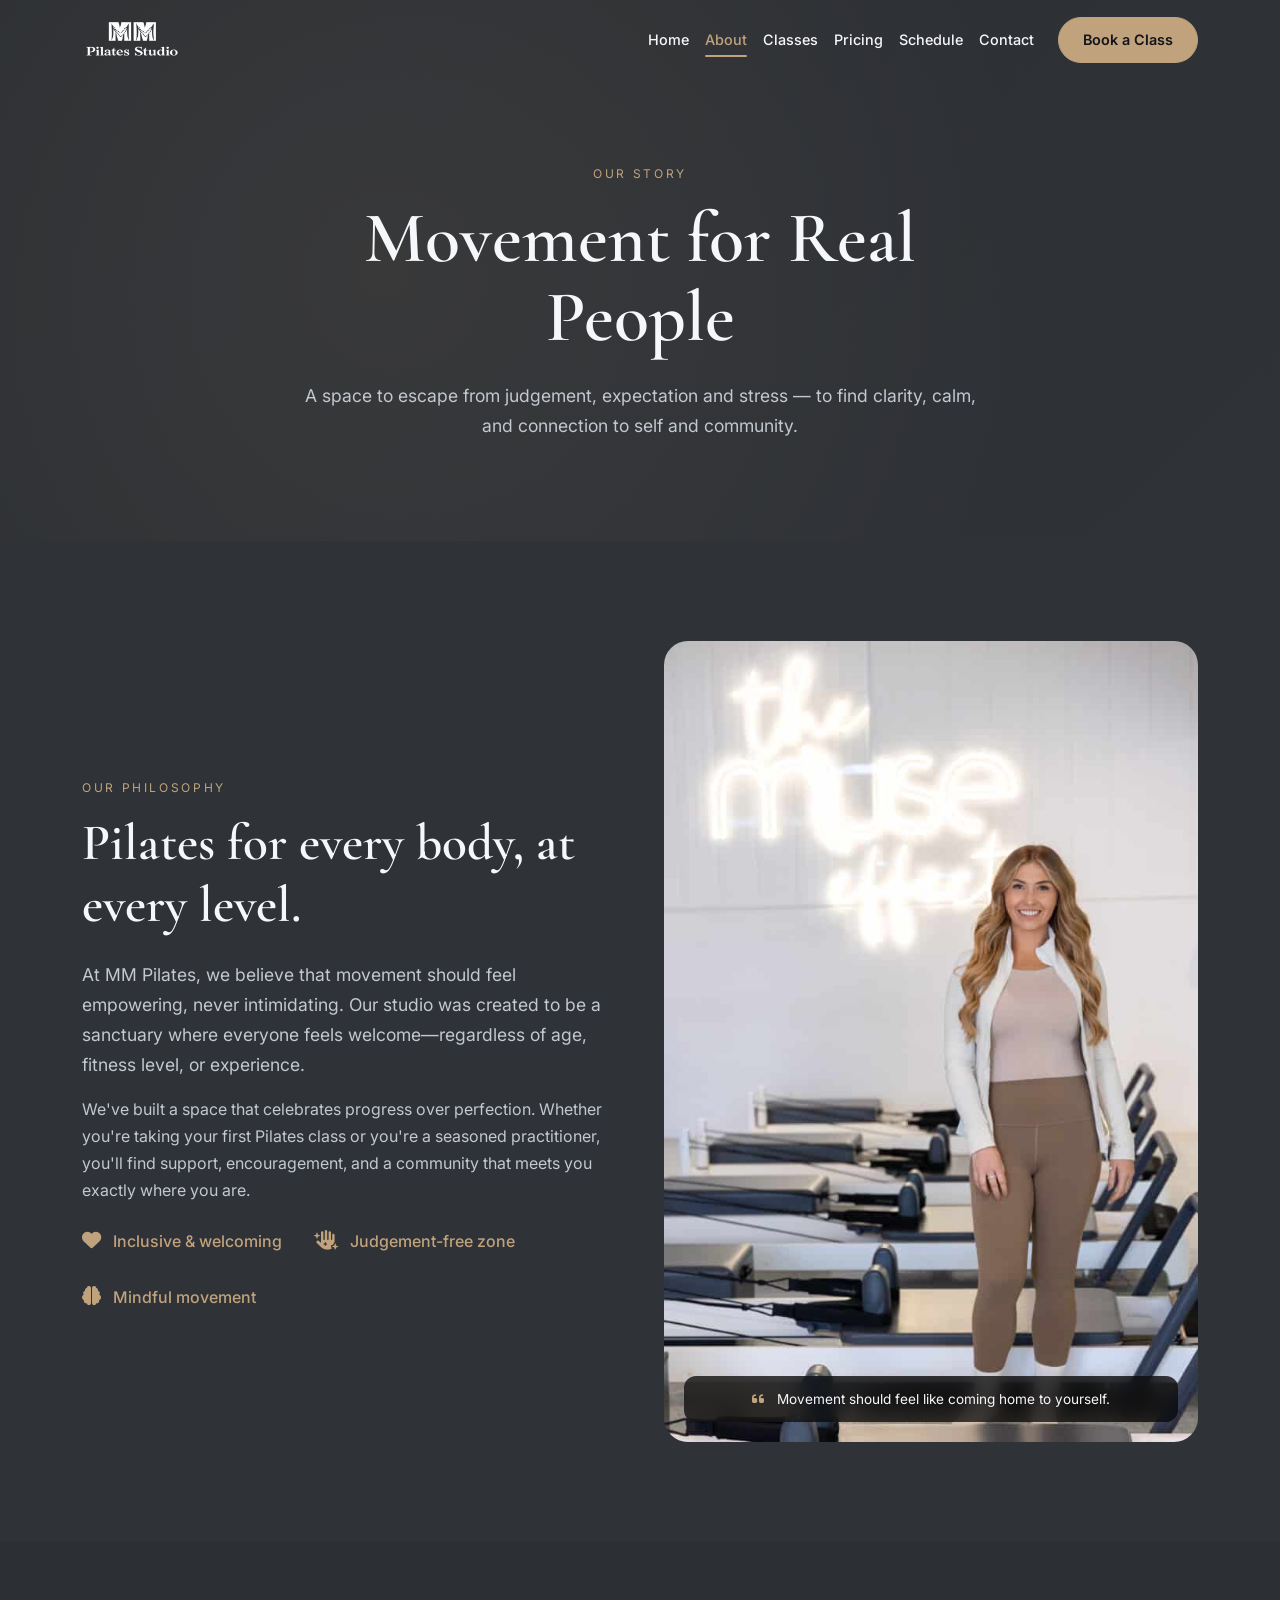
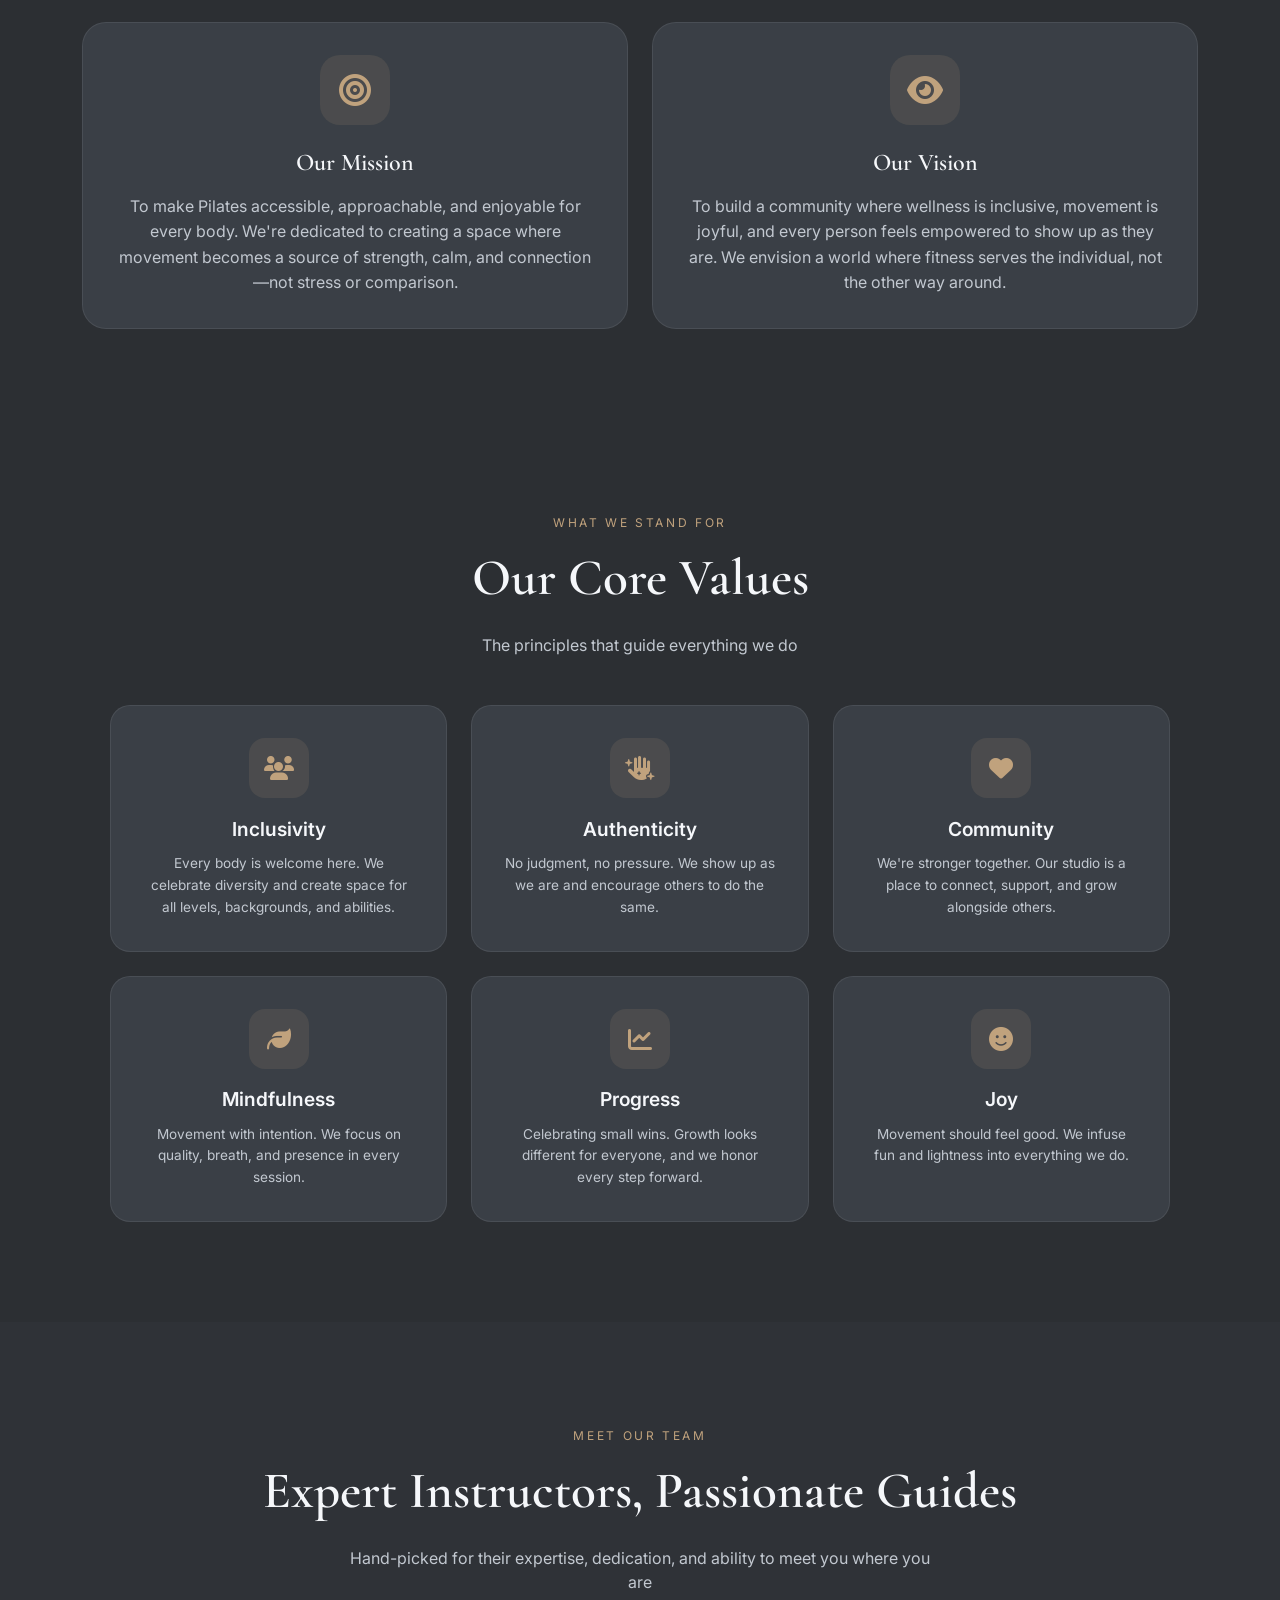
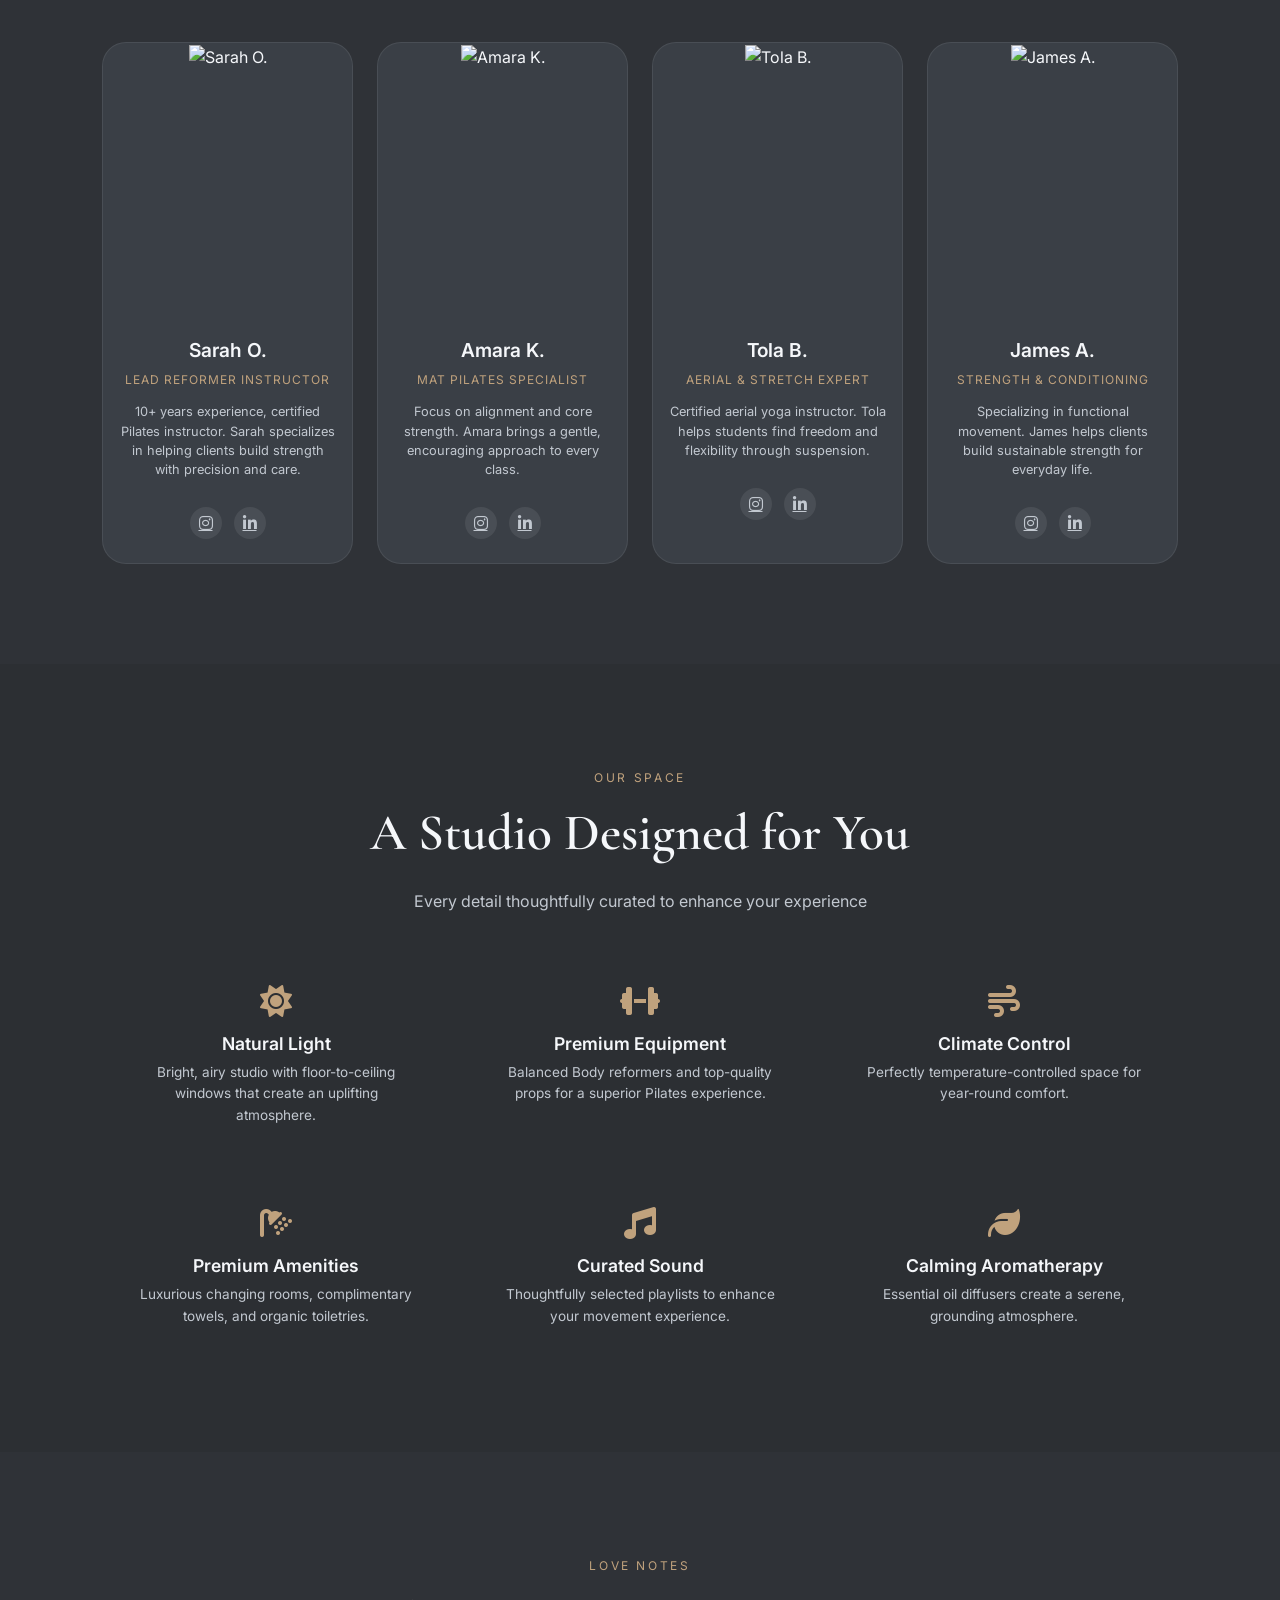
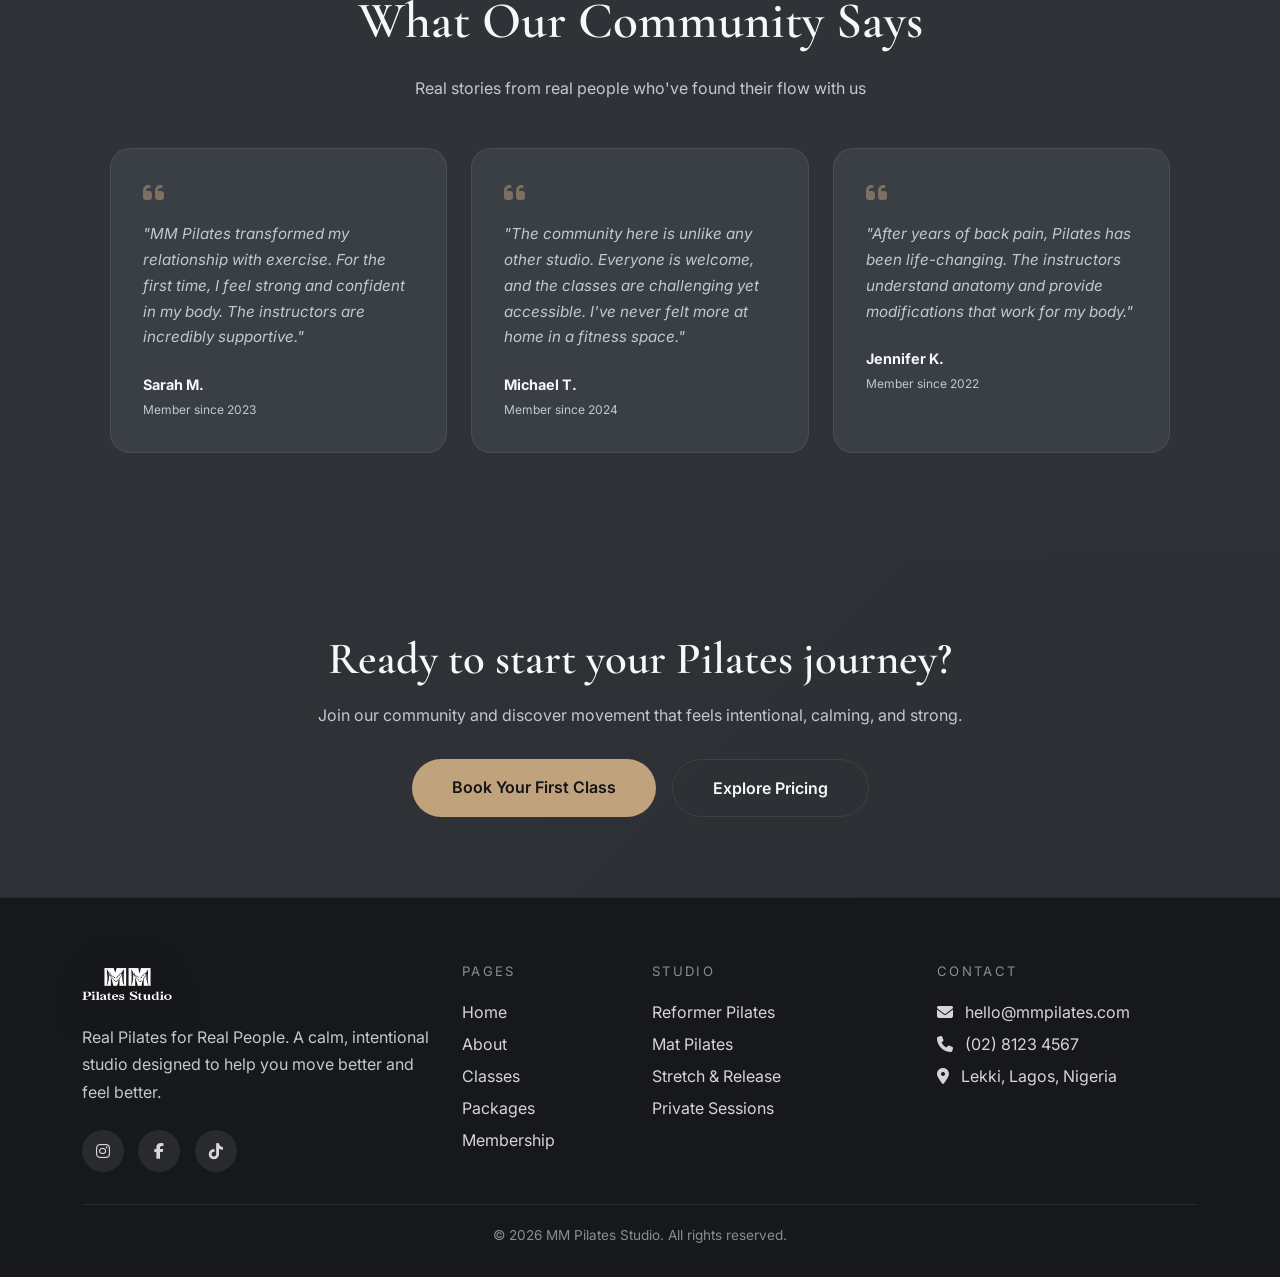
==== commit 07fd4c33: "instructors image added" ====
--- a/about.html
+++ b/about.html
@@ -230,17 +230,19 @@
       <div class="section-header text-center" data-aos="fade-up">
         <span class="eyebrow">MEET OUR TEAM</span>
         <h2 class="section-title">Expert Instructors, Passionate Guides</h2>
-        <p class="section-subtitle">Hand-picked for their expertise, dedication, and ability to meet you where you are</p>
+        <p class="section-subtitle">Hand-picked for their expertise, dedication, and ability to meet you where you are
+        </p>
       </div>
 
       <div class="instructors-grid">
         <div class="instructor-card" data-aos="fade-up" data-aos-delay="0">
           <div class="instructor-image">
-            <img src="assets/images/instructor-sarah.jpg" alt="Sarah O.">
+            <img src="https://images.unsplash.com/photo-1573497019940-1c28c88b4f3e?w=800&auto=format" alt="Sarah O.">
           </div>
           <h4>Sarah O.</h4>
           <span class="instructor-title">Lead Reformer Instructor</span>
-          <p class="instructor-bio">10+ years experience, certified Pilates instructor. Sarah specializes in helping clients build strength with precision and care.</p>
+          <p class="instructor-bio">10+ years experience, certified Pilates instructor. Sarah specializes in helping
+            clients build strength with precision and care.</p>
           <div class="instructor-social">
             <a href="#"><i class="fab fa-instagram"></i></a>
             <a href="#"><i class="fab fa-linkedin-in"></i></a>
@@ -249,11 +251,12 @@
 
         <div class="instructor-card" data-aos="fade-up" data-aos-delay="100">
           <div class="instructor-image">
-            <img src="assets/images/instructor-amara.jpg" alt="Amara K.">
+            <img src="https://images.unsplash.com/photo-1560250097-0b93528c311a?w=800&auto=format" alt="Amara K.">
           </div>
           <h4>Amara K.</h4>
           <span class="instructor-title">Mat Pilates Specialist</span>
-          <p class="instructor-bio">Focus on alignment and core strength. Amara brings a gentle, encouraging approach to every class.</p>
+          <p class="instructor-bio">Focus on alignment and core strength. Amara brings a gentle, encouraging approach to
+            every class.</p>
           <div class="instructor-social">
             <a href="#"><i class="fab fa-instagram"></i></a>
             <a href="#"><i class="fab fa-linkedin-in"></i></a>
@@ -262,11 +265,12 @@
 
         <div class="instructor-card" data-aos="fade-up" data-aos-delay="200">
           <div class="instructor-image">
-            <img src="assets/images/instructor-tola.jpg" alt="Tola B.">
+            <img src="https://images.unsplash.com/photo-1580489944761-15a19d654956?w=800&auto=format" alt="Tola B.">
           </div>
           <h4>Tola B.</h4>
           <span class="instructor-title">Aerial & Stretch Expert</span>
-          <p class="instructor-bio">Certified aerial yoga instructor. Tola helps students find freedom and flexibility through suspension.</p>
+          <p class="instructor-bio">Certified aerial yoga instructor. Tola helps students find freedom and flexibility
+            through suspension.</p>
           <div class="instructor-social">
             <a href="#"><i class="fab fa-instagram"></i></a>
             <a href="#"><i class="fab fa-linkedin-in"></i></a>
@@ -275,11 +279,12 @@
 
         <div class="instructor-card" data-aos="fade-up" data-aos-delay="300">
           <div class="instructor-image">
-            <img src="assets/images/instructor-james.jpg" alt="James A.">
+            <img src="https://images.unsplash.com/photo-1557862921-37829c790f19?w=800&auto=format" alt="James A.">
           </div>
           <h4>James A.</h4>
           <span class="instructor-title">Strength & Conditioning</span>
-          <p class="instructor-bio">Specializing in functional movement. James helps clients build sustainable strength for everyday life.</p>
+          <p class="instructor-bio">Specializing in functional movement. James helps clients build sustainable strength
+            for everyday life.</p>
           <div class="instructor-social">
             <a href="#"><i class="fab fa-instagram"></i></a>
             <a href="#"><i class="fab fa-linkedin-in"></i></a>
--- a/css/about.css
+++ b/css/about.css
@@ -820,6 +820,28 @@
 }
 
 /* ------------------------------
+   ACTIVE NAV LINK STYLES - MATCHES MAIN SITE
+------------------------------ */
+
+/* Active nav link styling - gold color with underline */
+.navbar .nav-link.active {
+  color: #c0a27d !important;
+}
+
+.navbar .nav-link.active::after {
+  transform: scaleX(1) !important;
+}
+
+/* Ensure the active dropdown styling matches */
+.navbar .nav-link.dropdown-toggle.active {
+  color: #c0a27d !important;
+}
+
+.navbar .nav-link.dropdown-toggle.active::after {
+  transform: scaleX(1) !important;
+}
+
+/* ------------------------------
    RESPONSIVE
 ------------------------------ */
 @media (max-width: 1199.98px) {
